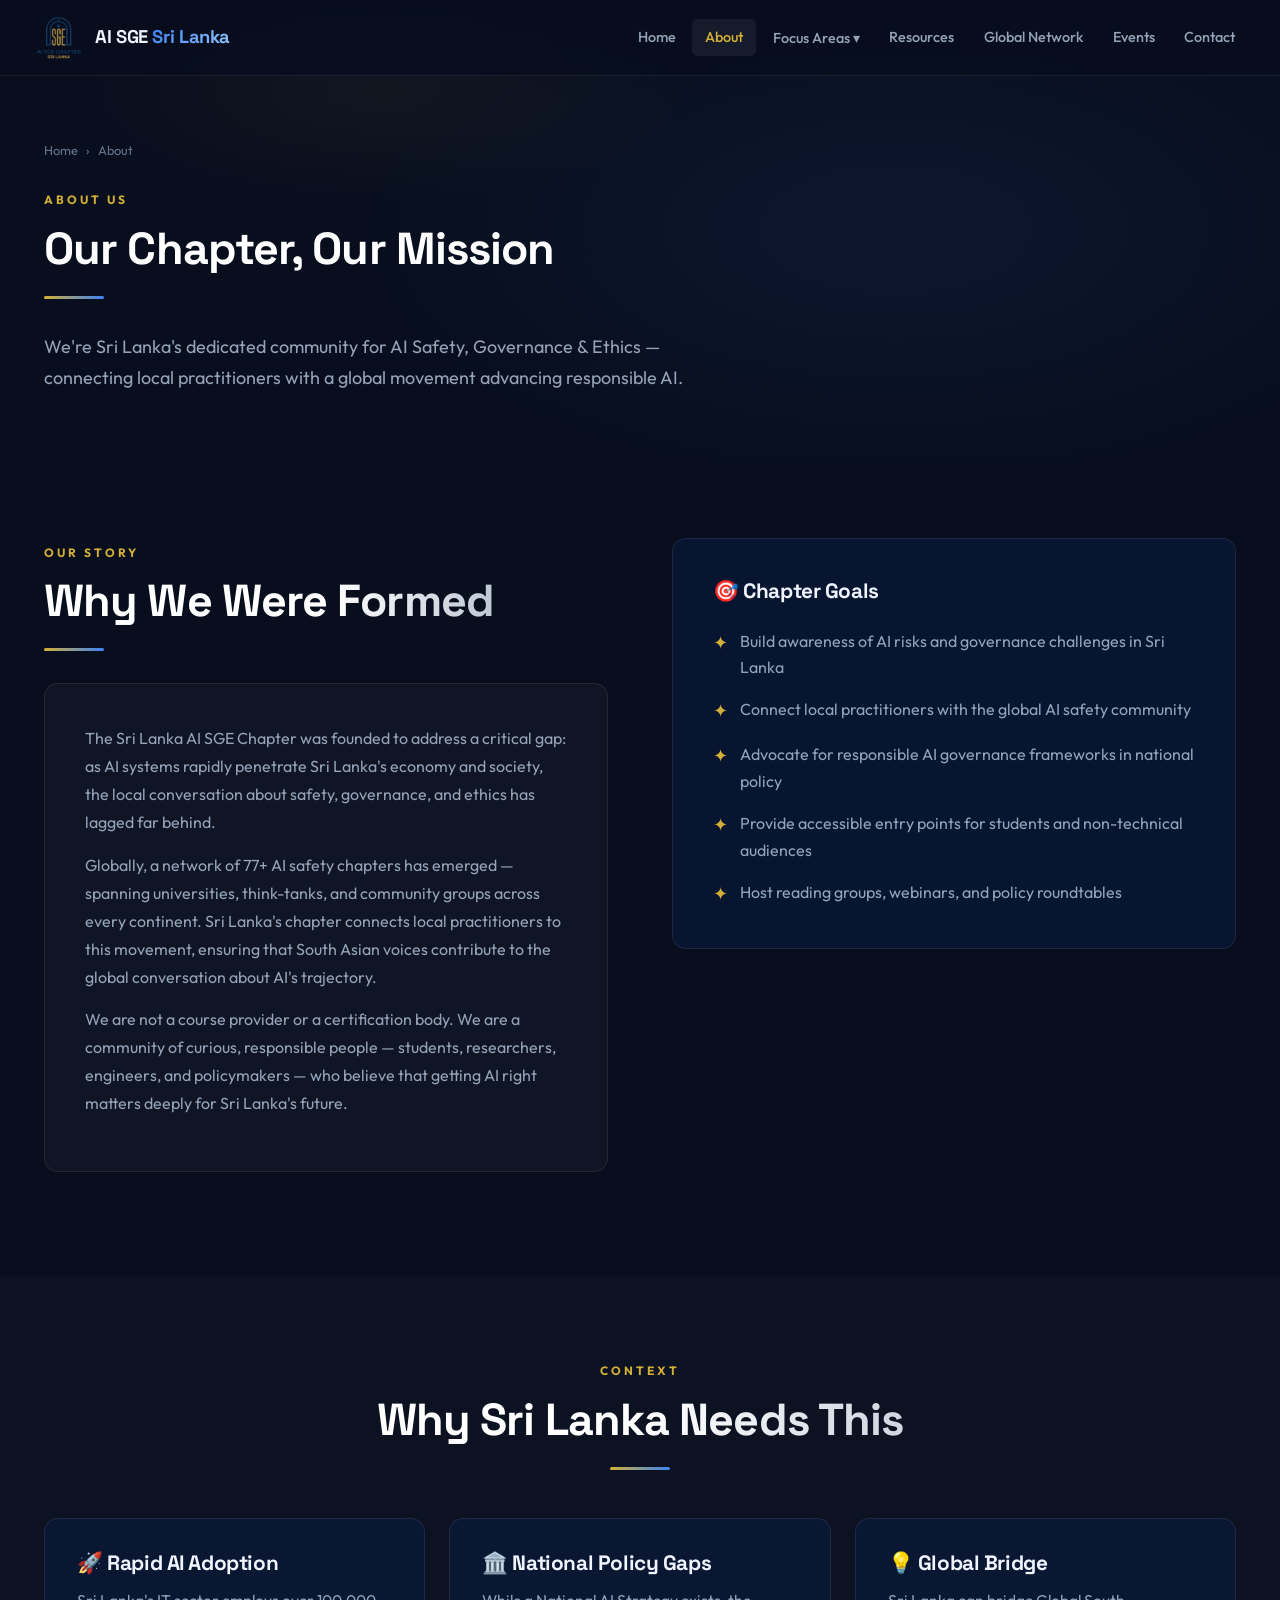
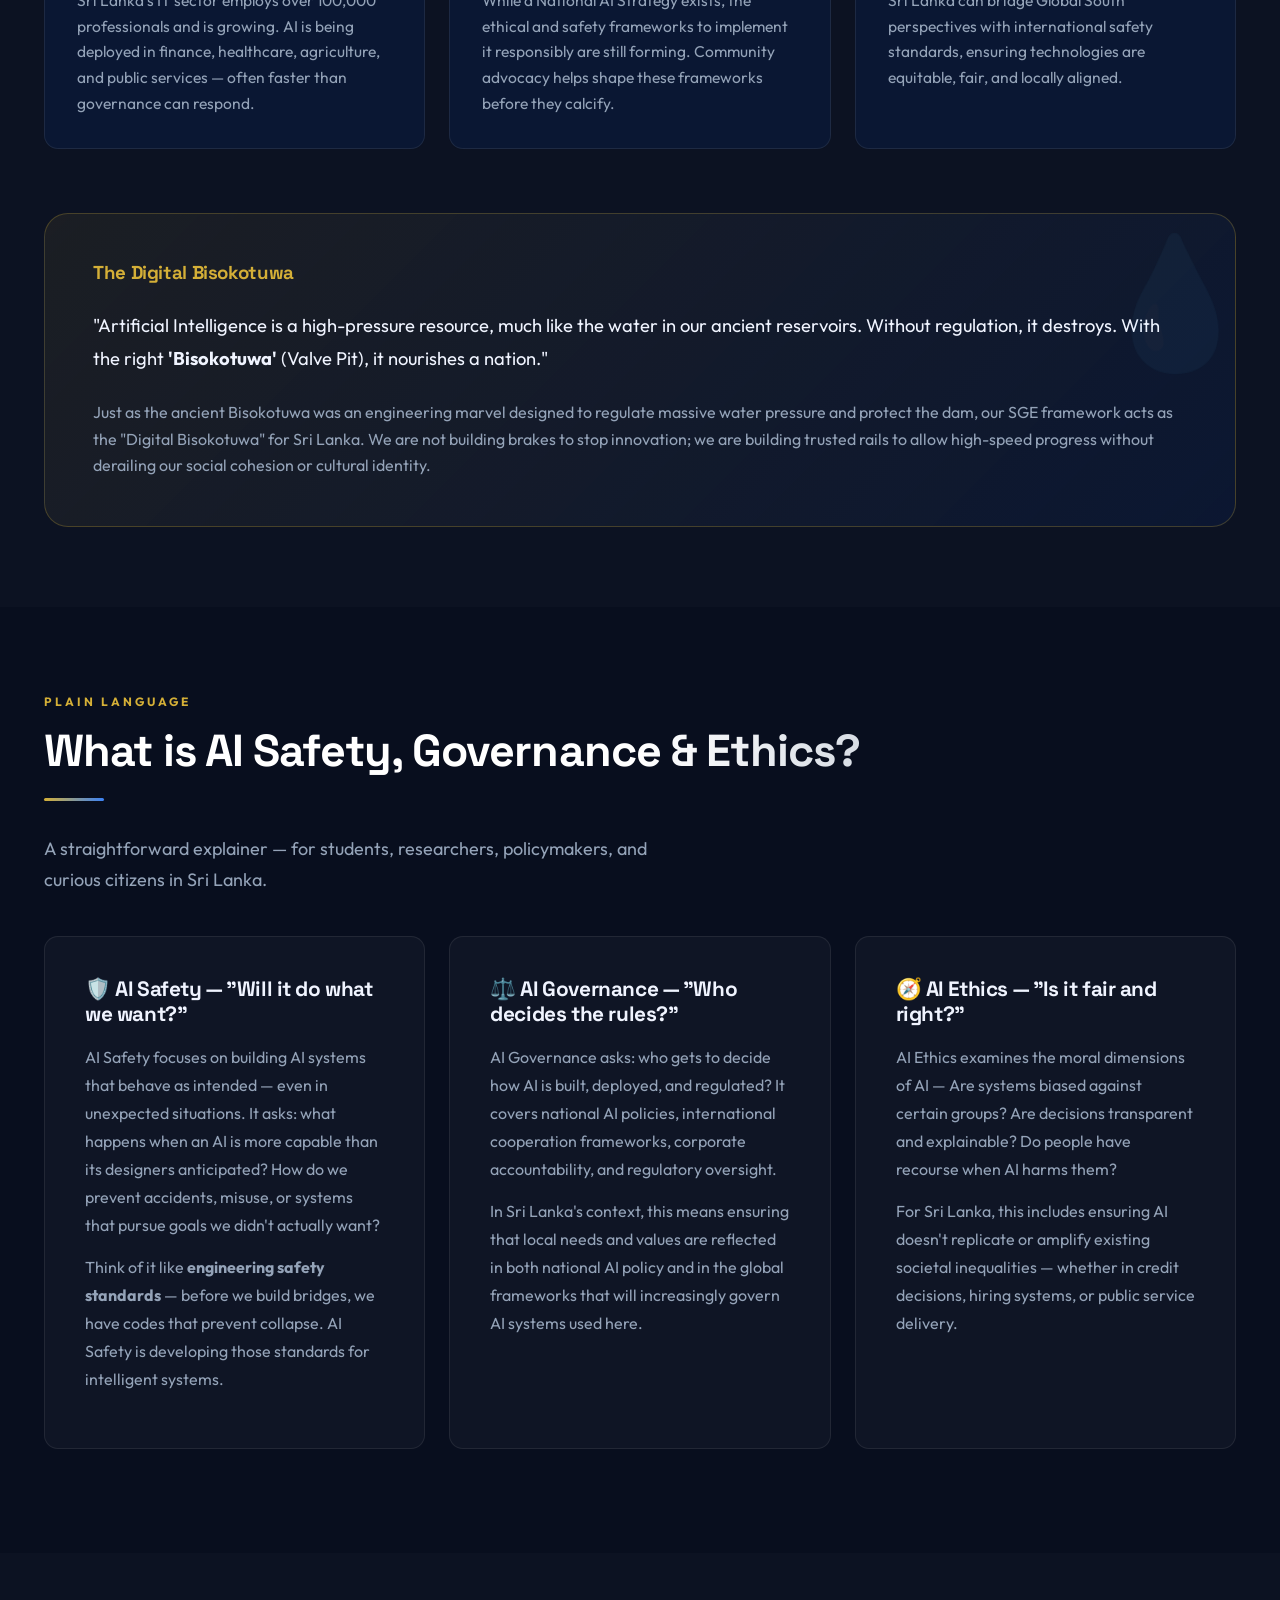
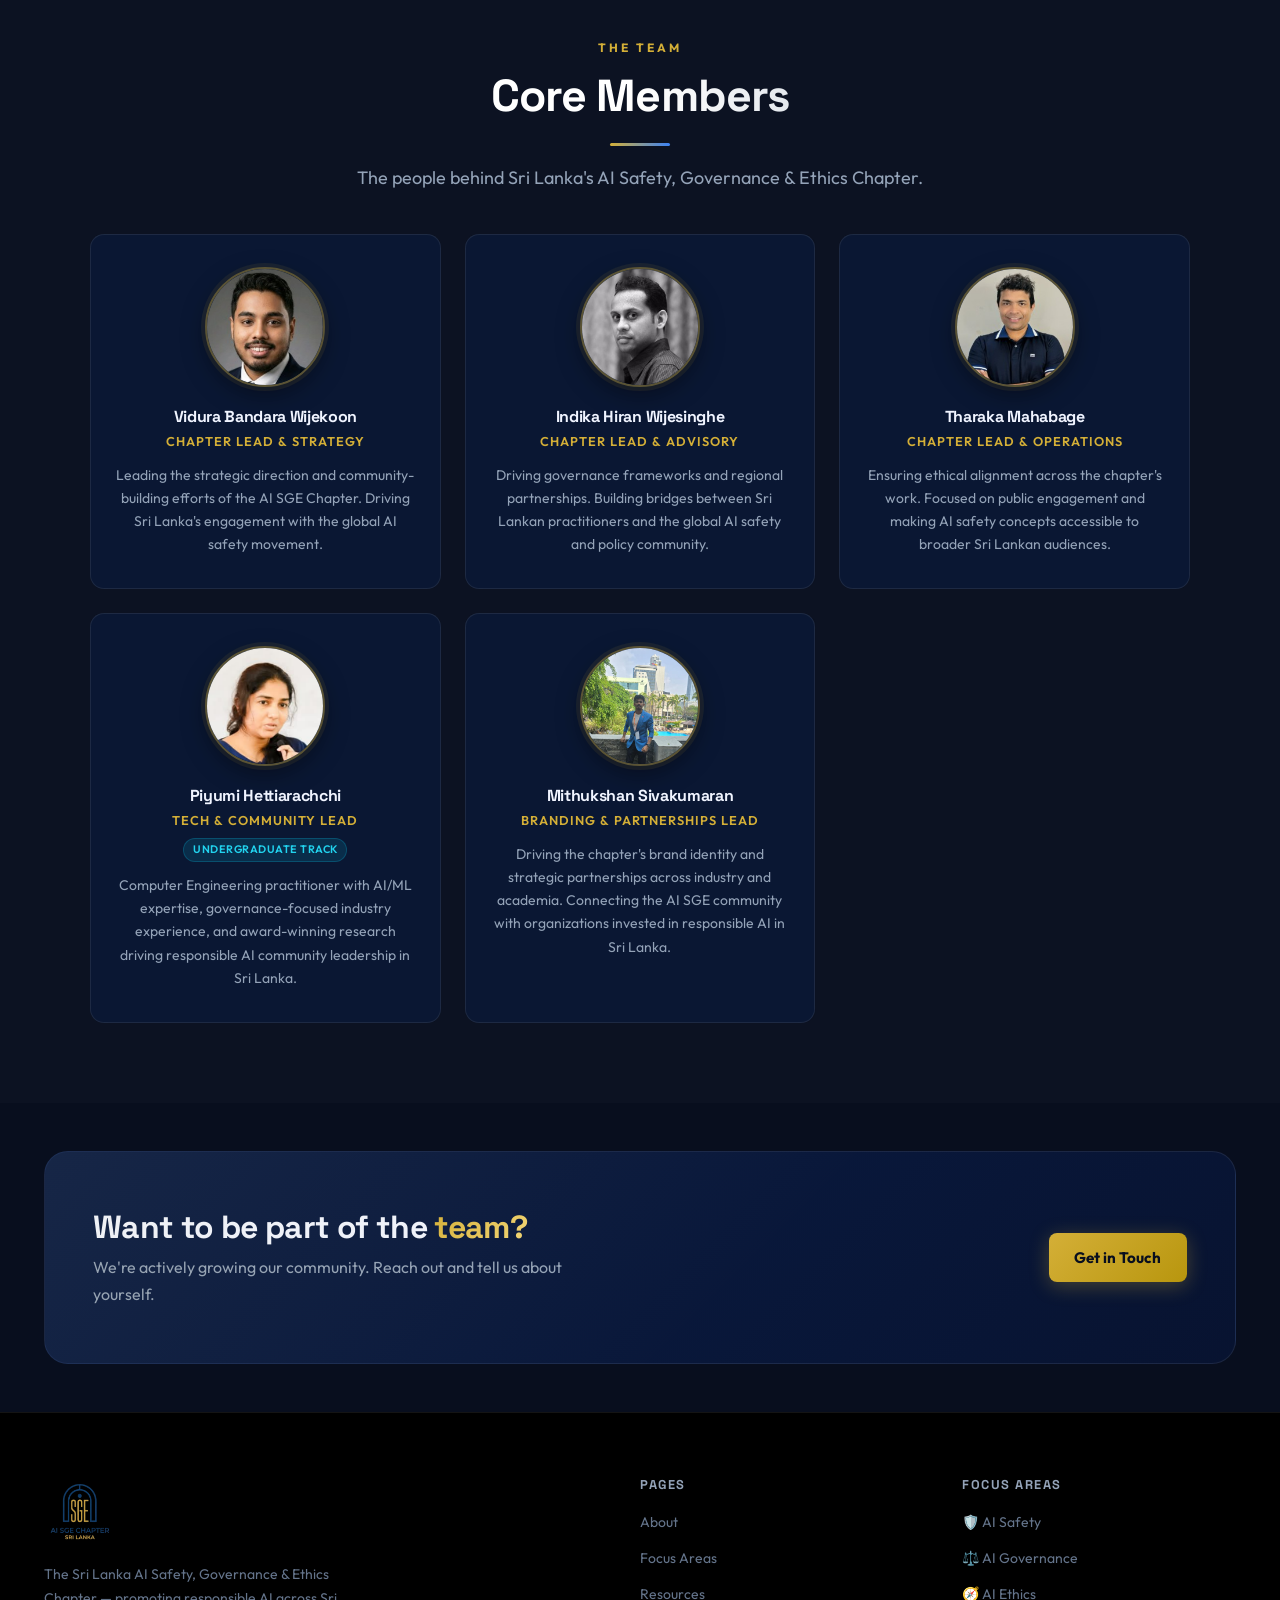
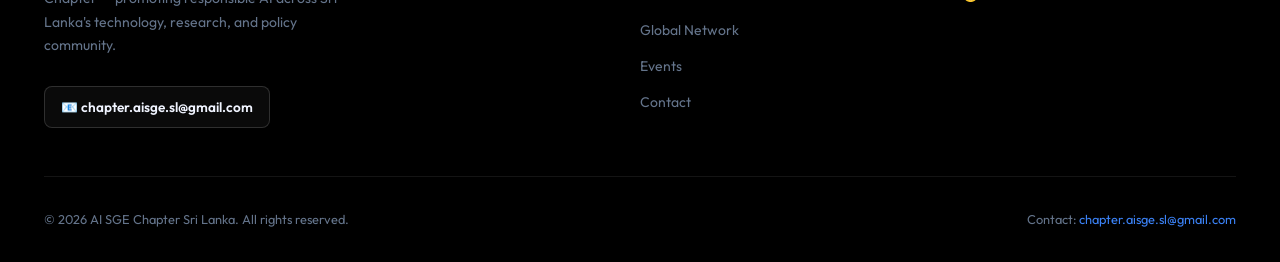
==== about.html @ f118d2db "Update Piyumi Hettiarachchi bio to user-specified text" ====
<!DOCTYPE html>
<html lang="en">

<head>
    <meta charset="UTF-8">
    <meta name="viewport" content="width=device-width, initial-scale=1.0">
    <title>About — AI SGE Sri Lanka</title>
    <meta name="description"
        content="Learn about the Sri Lanka AI Safety, Governance & Ethics Chapter — our story, values, local context, and core team.">
    <link rel="stylesheet" href="styles.css">
</head>

<body>

    <nav class="navbar" id="navbar">
        <div class="logo">
            <img src="logo.png" alt="AI SGE Logo" class="logo-img">
            <span>AI SGE <span class="text-gradient">Sri Lanka</span></span>
        </div>
        <div class="nav-links">
            <a href="index.html">Home</a>
            <a href="about.html" class="active">About</a>
            <div class="dropdown">
                <a href="focus-areas.html">Focus Areas ▾</a>
                <div class="dropdown-menu">
                    <a href="safety.html">🛡️ AI Safety</a>
                    <a href="governance.html">⚖️ AI Governance</a>
                    <a href="ethics.html">🧭 AI Ethics</a>
                </div>
            </div>
            <a href="resources.html">Resources</a>
            <a href="global-network.html">Global Network</a>
            <a href="events.html">Events</a>
            <a href="contact.html">Contact</a>
        </div>
        <button class="hamburger" id="hamburger" aria-label="Toggle mobile menu">
            <span></span><span></span><span></span>
        </button>
    </nav>
    <div class="mobile-menu" id="mobileMenu">
        <a href="index.html">Home</a>
        <a href="about.html" class="active">About</a>
        <div class="mobile-section-label">Focus Areas</div>
        <a href="focus-areas.html">Focus Areas Overview</a>
        <a href="safety.html">🛡️ AI Safety</a>
        <a href="governance.html">⚖️ AI Governance</a>
        <a href="ethics.html">🧭 AI Ethics</a>
        <a href="resources.html">Resources</a>
        <a href="global-network.html">Global Network</a>
        <a href="events.html">Events</a>
        <a href="contact.html">Contact</a>
    </div>

    <!-- Page Hero -->
    <section class="page-hero">
        <div class="container">
            <div class="breadcrumb">
                <a href="index.html">Home</a>
                <span>›</span>
                <span>About</span>
            </div>
            <span class="section-label">About Us</span>
            <h1 class="section-title">Our Chapter, Our Mission</h1>
            <div class="divider"></div>
            <p class="section-lead">We're Sri Lanka's dedicated community for AI Safety, Governance & Ethics —
                connecting local practitioners with a global movement advancing responsible AI.</p>
        </div>
    </section>

    <!-- Chapter Story -->
    <section class="section">
        <div class="container">
            <div style="display: grid; grid-template-columns: 1fr 1fr; gap: 4rem; align-items: start;"
                class="responsive-2col">
                <div class="reveal">
                    <span class="section-label">Our Story</span>
                    <h2 class="section-title">Why We Were Formed</h2>
                    <div class="divider"></div>
                    <div class="prose-section">
                        <p>The Sri Lanka AI SGE Chapter was founded to address a critical gap: as AI systems rapidly
                            penetrate Sri Lanka's economy and society, the local conversation about safety, governance,
                            and ethics has lagged far behind.</p>
                        <p>Globally, a network of 77+ AI safety chapters has emerged — spanning universities,
                            think-tanks, and community groups across every continent. Sri Lanka's chapter connects local
                            practitioners to this movement, ensuring that South Asian voices contribute to the global
                            conversation about AI's trajectory.</p>
                        <p>We are not a course provider or a certification body. We are a community of curious,
                            responsible people — students, researchers, engineers, and policymakers — who believe that
                            getting AI right matters deeply for Sri Lanka's future.</p>
                    </div>
                </div>
                <div class="reveal reveal-delay-2">
                    <div class="glass-card" style="padding: 2.5rem;">
                        <h3 style="margin-bottom: 1.5rem;">🎯 Chapter Goals</h3>
                        <ul style="display: flex; flex-direction: column; gap: 1rem; list-style: none; padding: 0;">
                            <li style="display: flex; gap: 0.75rem; align-items: flex-start;">
                                <span style="color: var(--gold); font-size: 1.1rem; flex-shrink: 0;">✦</span>
                                <span style="color: var(--text-muted);">Build awareness of AI risks and governance
                                    challenges in Sri Lanka</span>
                            </li>
                            <li style="display: flex; gap: 0.75rem; align-items: flex-start;">
                                <span style="color: var(--gold); font-size: 1.1rem; flex-shrink: 0;">✦</span>
                                <span style="color: var(--text-muted);">Connect local practitioners with the global AI
                                    safety community</span>
                            </li>
                            <li style="display: flex; gap: 0.75rem; align-items: flex-start;">
                                <span style="color: var(--gold); font-size: 1.1rem; flex-shrink: 0;">✦</span>
                                <span style="color: var(--text-muted);">Advocate for responsible AI governance
                                    frameworks in national policy</span>
                            </li>
                            <li style="display: flex; gap: 0.75rem; align-items: flex-start;">
                                <span style="color: var(--gold); font-size: 1.1rem; flex-shrink: 0;">✦</span>
                                <span style="color: var(--text-muted);">Provide accessible entry points for students and
                                    non-technical audiences</span>
                            </li>
                            <li style="display: flex; gap: 0.75rem; align-items: flex-start;">
                                <span style="color: var(--gold); font-size: 1.1rem; flex-shrink: 0;">✦</span>
                                <span style="color: var(--text-muted);">Host reading groups, webinars, and policy
                                    roundtables</span>
                            </li>
                        </ul>
                    </div>
                </div>
            </div>
        </div>
    </section>

    <!-- Why Sri Lanka Needs This -->
    <section class="section bg-alt">
        <div class="container">
            <div class="reveal" style="text-align: center; margin-bottom: 3rem;">
                <span class="section-label">Context</span>
                <h2 class="section-title">Why Sri Lanka Needs This</h2>
                <div class="divider" style="margin: 1rem auto 0;"></div>
            </div>
            <div class="card-grid">
                <div class="glass-card reveal reveal-delay-1">
                    <h3>🚀 Rapid AI Adoption</h3>
                    <p>Sri Lanka's IT sector employs over 100,000 professionals and is growing. AI is being deployed in
                        finance, healthcare, agriculture, and public services — often faster than governance can
                        respond.</p>
                </div>
                <div class="glass-card reveal reveal-delay-2">
                    <h3>🏛️ National Policy Gaps</h3>
                    <p>While a National AI Strategy exists, the ethical and safety frameworks to implement it
                        responsibly are still forming. Community advocacy helps shape these frameworks before they
                        calcify.</p>
                </div>
                <div class="glass-card reveal reveal-delay-3">
                    <h3>💡 Global Bridge</h3>
                    <p>Sri Lanka can bridge Global South perspectives with international safety standards, ensuring
                        technologies are equitable, fair, and locally aligned.</p>
                </div>
            </div>

            <div class="reveal"
                style="margin-top: 4rem; padding: 3rem; background: linear-gradient(135deg, rgba(212,175,55,0.08) 0%, rgba(11,31,74,0.4) 100%); border: 1px solid rgba(212,175,55,0.25); border-radius: var(--radius-lg); position: relative; overflow: hidden;">
                <div
                    style="position: absolute; top: -20px; right: -20px; font-size: 8rem; opacity: 0.05; pointer-events: none;">
                    💧</div>
                <h3 style="color: var(--gold); margin-bottom: 1.5rem;">The Digital Bisokotuwa</h3>
                <p style="font-size: 1.15rem; line-height: 1.8; color: var(--text-main);">
                    "Artificial Intelligence is a high-pressure resource, much like the water in our ancient reservoirs.
                    Without regulation, it destroys. With the right <strong>'Bisokotuwa'</strong> (Valve Pit), it
                    nourishes a nation."
                </p>
                <p style="margin-top: 1.5rem; color: var(--text-muted);">
                    Just as the ancient Bisokotuwa was an engineering marvel designed to regulate massive water pressure
                    and protect the dam, our SGE framework acts as the "Digital Bisokotuwa" for Sri Lanka. We are not
                    building brakes to stop innovation; we are building trusted rails to allow high-speed progress
                    without derailing our social cohesion or cultural identity.
                </p>
            </div>
        </div>
    </section>

    <!-- Local Context Explainer -->
    <section class="section">
        <div class="container">
            <div class="reveal">
                <span class="section-label">Plain Language</span>
                <h2 class="section-title">What is AI Safety, Governance & Ethics?</h2>
                <div class="divider"></div>
                <p class="section-lead">A straightforward explainer — for students, researchers, policymakers, and
                    curious citizens in Sri Lanka.</p>
            </div>
            <div
                style="display: grid; grid-template-columns: repeat(auto-fit, minmax(280px, 1fr)); gap: 1.5rem; margin-top: 2.5rem;">
                <div class="prose-section reveal reveal-delay-1">
                    <h3>🛡️ AI Safety — "Will it do what we want?"</h3>
                    <p>AI Safety focuses on building AI systems that behave as intended — even in unexpected situations.
                        It asks: what happens when an AI is more capable than its designers anticipated? How do we
                        prevent accidents, misuse, or systems that pursue goals we didn't actually want?</p>
                    <p>Think of it like <strong>engineering safety standards</strong> — before we build bridges, we have
                        codes that prevent collapse. AI Safety is developing those standards for intelligent systems.
                    </p>
                </div>
                <div class="prose-section reveal reveal-delay-2">
                    <h3>⚖️ AI Governance — "Who decides the rules?"</h3>
                    <p>AI Governance asks: who gets to decide how AI is built, deployed, and regulated? It covers
                        national AI policies, international cooperation frameworks, corporate accountability, and
                        regulatory oversight.</p>
                    <p>In Sri Lanka's context, this means ensuring that local needs and values are reflected in both
                        national AI policy and in the global frameworks that will increasingly govern AI systems used
                        here.</p>
                </div>
                <div class="prose-section reveal reveal-delay-3">
                    <h3>🧭 AI Ethics — "Is it fair and right?"</h3>
                    <p>AI Ethics examines the moral dimensions of AI — Are systems biased against certain groups? Are
                        decisions transparent and explainable? Do people have recourse when AI harms them?</p>
                    <p>For Sri Lanka, this includes ensuring AI doesn't replicate or amplify existing societal
                        inequalities — whether in credit decisions, hiring systems, or public service delivery.</p>
                </div>
            </div>
        </div>
    </section>

    <!-- Team Section -->
    <section class="section bg-alt">
        <div class="container">
            <div class="reveal" style="text-align: center; margin-bottom: 0.5rem;">
                <span class="section-label">The Team</span>
                <h2 class="section-title">Core Members</h2>
                <div class="divider" style="margin: 1rem auto 0;"></div>
                <p class="section-lead" style="margin: 1rem auto 0; text-align: center;">The people behind Sri Lanka's
                    AI Safety, Governance &amp; Ethics Chapter.</p>
            </div>
            <div class="team-grid"
                style="grid-template-columns: repeat(auto-fill, minmax(260px, 1fr)); max-width: 1100px; margin: 2.5rem auto 0;">

                <!-- Vidura -->
                <div class="member-card reveal reveal-delay-1">
                    <div class="member-photo-wrap">
                        <img src="team_vidura.png" alt="Vidura Bandara Wijekoon" class="member-photo">
                    </div>
                    <h3>Vidura Bandara Wijekoon</h3>
                    <p class="role">Chapter Lead &amp; Strategy</p>
                    <p class="member-bio">Leading the strategic direction and community-building efforts of the AI SGE
                        Chapter. Driving Sri Lanka's engagement with the global AI safety movement.</p>
                </div>

                <!-- Hiran -->
                <div class="member-card reveal reveal-delay-2">
                    <div class="member-photo-wrap">
                        <img src="team_hiran.png" alt="Indika Hiran Wijesinghe" class="member-photo">
                    </div>
                    <h3>Indika Hiran Wijesinghe</h3>
                    <p class="role">Chapter Lead &amp; Advisory</p>
                    <p class="member-bio">Driving governance frameworks and regional partnerships. Building bridges
                        between Sri Lankan practitioners and the global AI safety and policy community.</p>
                </div>

                <!-- Tharaka -->
                <div class="member-card reveal reveal-delay-3">
                    <div class="member-photo-wrap">
                        <img src="team_tharaka.png" alt="Tharaka Mahabage" class="member-photo">
                    </div>
                    <h3>Tharaka Mahabage</h3>
                    <p class="role">Chapter Lead &amp; Operations</p>
                    <p class="member-bio">Ensuring ethical alignment across the chapter's work. Focused on public
                        engagement and making AI safety concepts accessible to broader Sri Lankan audiences.</p>
                </div>

                <!-- Piyumi -->
                <div class="member-card reveal reveal-delay-1">
                    <div class="member-photo-wrap">
                        <img src="team_piyumi.png" alt="Piyumi Hettiarachchi" class="member-photo">
                    </div>
                    <h3>Piyumi Hettiarachchi</h3>
                    <p class="role">Tech &amp; Community Lead <span class="role-tag">Undergraduate Track</span></p>
                    <p class="member-bio">Computer Engineering practitioner with AI/ML expertise, governance-focused
                        industry experience, and award-winning research driving responsible AI community leadership in
                        Sri Lanka.</p>
                </div>

                <!-- Mithukshan -->
                <div class="member-card reveal reveal-delay-2">
                    <div class="member-photo-wrap">
                        <img src="team_mithukshan.png" alt="Mithukshan Sivakumaran" class="member-photo">
                    </div>
                    <h3>Mithukshan Sivakumaran</h3>
                    <p class="role">Branding &amp; Partnerships Lead</p>
                    <p class="member-bio">Driving the chapter's brand identity and strategic partnerships across
                        industry and academia. Connecting the AI SGE community with organizations invested in
                        responsible AI in Sri Lanka.</p>
                </div>

            </div>
        </div>
    </section>

    <!-- Join CTA -->
    <section class="section-sm">
        <div class="container">
            <div class="cta-banner reveal">
                <div>
                    <h2>Want to be part of the <span class="text-gold">team?</span></h2>
                    <p>We're actively growing our community. Reach out and tell us about yourself.</p>
                </div>
                <a href="contact.html" class="btn btn-gold">Get in Touch</a>
            </div>
        </div>
    </section>

    <footer>
        <div class="container">
            <div class="footer-grid">
                <div class="footer-brand">
                    <img src="logo.png" alt="AI SGE Logo" class="footer-logo">
                    <p>The Sri Lanka AI Safety, Governance & Ethics Chapter — promoting responsible AI across Sri
                        Lanka's technology, research, and policy community.</p>
                    <a href="mailto:chapter.aisge.sl@gmail.com" class="btn btn-outline"
                        style="font-size: 0.85rem; padding: 0.55rem 1rem; margin-top: 0.5rem;">📧
                        chapter.aisge.sl@gmail.com</a>
                </div>
                <div class="footer-col">
                    <h4>Pages</h4>
                    <ul>
                        <li><a href="about.html">About</a></li>
                        <li><a href="focus-areas.html">Focus Areas</a></li>
                        <li><a href="resources.html">Resources</a></li>
                        <li><a href="global-network.html">Global Network</a></li>
                        <li><a href="events.html">Events</a></li>
                        <li><a href="contact.html">Contact</a></li>
                    </ul>
                </div>
                <div class="footer-col">
                    <h4>Focus Areas</h4>
                    <ul>
                        <li><a href="safety.html">🛡️ AI Safety</a></li>
                        <li><a href="governance.html">⚖️ AI Governance</a></li>
                        <li><a href="ethics.html">🧭 AI Ethics</a></li>
                    </ul>
                </div>
            </div>
            <div class="footer-bottom">
                <span>© 2026 AI SGE Chapter Sri Lanka. All rights reserved.</span>
                <span>Contact: <a href="mailto:chapter.aisge.sl@gmail.com"
                        style="color: var(--primary);">chapter.aisge.sl@gmail.com</a></span>
            </div>
        </div>
    </footer>
    <script src="main.js"></script>
</body>

</html>
---- styles.css ----
@import url('https://fonts.googleapis.com/css2?family=Outfit:wght@300;400;500;600;700&family=Space+Grotesk:wght@300;400;500;600;700&display=swap');

/* =====================================================
   DESIGN TOKENS
   ===================================================== */
:root {
    --navy: #0B1F4A;
    --navy-light: #0f2860;
    --bg-dark: #080e1e;
    --bg-mid: #0d1629;
    --bg-card: rgba(11, 31, 74, 0.45);
    --bg-card-alt: rgba(255, 255, 255, 0.03);

    --primary: #3b82f6;
    /* Electric Blue */
    --gold: #D4AF37;
    /* Authority Gold */
    --teal: #0891B2;
    /* Trust Teal */
    --accent: #f59e0b;
    /* Amber */
    --success: #10b981;

    --text-main: #f0f4ff;
    --text-muted: #94a3b8;
    --text-dim: #64748b;

    --glass-border: 1px solid rgba(255, 255, 255, 0.08);
    --glass-border-h: 1px solid rgba(59, 130, 246, 0.35);
    --nav-height: 76px;

    --radius-sm: 8px;
    --radius-md: 14px;
    --radius-lg: 24px;

    --shadow-card: 0 8px 32px rgba(0, 0, 0, 0.4);
    --shadow-glow: 0 0 40px rgba(59, 130, 246, 0.18);
    --shadow-gold: 0 0 30px rgba(212, 175, 55, 0.2);
    --transition: all 0.3s cubic-bezier(0.4, 0, 0.2, 1);
}

/* =====================================================
   RESET & BASE
   ===================================================== */
*,
*::before,
*::after {
    margin: 0;
    padding: 0;
    box-sizing: border-box;
}

html {
    scroll-behavior: smooth;
}

body {
    background-color: var(--bg-dark);
    color: var(--text-main);
    font-family: 'Outfit', sans-serif;
    line-height: 1.65;
    overflow-x: hidden;
}

h1,
h2,
h3,
h4,
h5,
h6 {
    font-family: 'Space Grotesk', sans-serif;
    line-height: 1.2;
    letter-spacing: -0.02em;
}

a {
    text-decoration: none;
    color: inherit;
    transition: var(--transition);
}

ul {
    list-style: none;
}

img {
    max-width: 100%;
    display: block;
}

/* =====================================================
   UTILITIES
   ===================================================== */
.container {
    max-width: 1240px;
    margin: 0 auto;
    padding: 0 1.5rem;
}

.section {
    padding: 5rem 0;
}

.section-sm {
    padding: 3rem 0;
}

.bg-alt {
    background: rgba(255, 255, 255, 0.015);
}

.bg-navy {
    background: var(--navy);
}

.text-gradient {
    background: linear-gradient(135deg, var(--primary) 0%, #93c5fd 100%);
    -webkit-background-clip: text;
    -webkit-text-fill-color: transparent;
    background-clip: text;
}

.text-gold {
    background: linear-gradient(135deg, var(--gold) 0%, #f5d97b 100%);
    -webkit-background-clip: text;
    -webkit-text-fill-color: transparent;
    background-clip: text;
}

.text-teal {
    background: linear-gradient(135deg, var(--teal) 0%, #22d3ee 100%);
    -webkit-background-clip: text;
    -webkit-text-fill-color: transparent;
    background-clip: text;
}

.section-label {
    display: inline-block;
    font-size: 0.75rem;
    font-weight: 700;
    text-transform: uppercase;
    letter-spacing: 3px;
    color: var(--gold);
    margin-bottom: 0.75rem;
}

.section-title {
    font-size: clamp(1.8rem, 4vw, 2.8rem);
    margin-bottom: 1.25rem;
    background: linear-gradient(to right, #fff 50%, #94a3b8);
    -webkit-background-clip: text;
    -webkit-text-fill-color: transparent;
    background-clip: text;
}

.section-lead {
    font-size: 1.125rem;
    color: var(--text-muted);
    max-width: 640px;
    line-height: 1.75;
}

.divider {
    width: 60px;
    height: 3px;
    background: linear-gradient(90deg, var(--gold), var(--primary));
    border-radius: 2px;
    margin: 1rem 0 2rem;
}

/* =====================================================
   BUTTONS
   ===================================================== */
.btn {
    display: inline-flex;
    align-items: center;
    gap: 0.5rem;
    padding: 0.75rem 1.6rem;
    border-radius: var(--radius-sm);
    font-weight: 600;
    font-size: 0.95rem;
    cursor: pointer;
    border: none;
    transition: var(--transition);
    font-family: 'Outfit', sans-serif;
    white-space: nowrap;
}

.btn-primary {
    background: linear-gradient(135deg, var(--primary) 0%, #1d4ed8 100%);
    color: white;
    box-shadow: 0 4px 20px rgba(59, 130, 246, 0.35);
}

.btn-primary:hover {
    transform: translateY(-2px);
    box-shadow: 0 8px 30px rgba(59, 130, 246, 0.55);
}

.btn-gold {
    background: linear-gradient(135deg, var(--gold) 0%, #b8960e 100%);
    color: #080e1e;
    font-weight: 700;
    box-shadow: 0 4px 20px rgba(212, 175, 55, 0.3);
}

.btn-gold:hover {
    transform: translateY(-2px);
    box-shadow: 0 8px 30px rgba(212, 175, 55, 0.5);
}

.btn-outline {
    border: 1px solid rgba(255, 255, 255, 0.15);
    background: rgba(255, 255, 255, 0.04);
    color: var(--text-main);
}

.btn-outline:hover {
    background: rgba(255, 255, 255, 0.1);
    border-color: rgba(255, 255, 255, 0.35);
    transform: translateY(-2px);
}

.btn-teal {
    background: linear-gradient(135deg, var(--teal) 0%, #0e7490 100%);
    color: white;
    box-shadow: 0 4px 20px rgba(8, 145, 178, 0.35);
}

.btn-teal:hover {
    transform: translateY(-2px);
    box-shadow: 0 8px 30px rgba(8, 145, 178, 0.55);
}

/* =====================================================
   NAVBAR
   ===================================================== */
.navbar {
    height: var(--nav-height);
    display: flex;
    align-items: center;
    justify-content: space-between;
    position: fixed;
    top: 0;
    width: 100%;
    z-index: 1000;
    backdrop-filter: blur(16px);
    -webkit-backdrop-filter: blur(16px);
    background: rgba(8, 14, 30, 0.82);
    border-bottom: var(--glass-border);
    padding: 0 2rem;
    transition: background 0.3s ease, box-shadow 0.3s ease;
}

.navbar.scrolled {
    background: rgba(8, 14, 30, 0.97);
    box-shadow: 0 4px 30px rgba(0, 0, 0, 0.5);
}

.logo {
    font-size: 1.15rem;
    font-weight: 700;
    font-family: 'Space Grotesk', sans-serif;
    letter-spacing: -0.02em;
    display: flex;
    align-items: center;
    gap: 10px;
    flex-shrink: 0;
}

.logo-img {
    height: 52px;
    width: auto;
}

.footer-logo {
    height: 70px;
    margin-bottom: 1rem;
}

.nav-links {
    display: flex;
    align-items: center;
    gap: 0.25rem;
}

.nav-links a {
    color: var(--text-muted);
    font-weight: 500;
    font-size: 0.9rem;
    padding: 0.4rem 0.8rem;
    border-radius: 6px;
    position: relative;
}

.nav-links a:hover,
.nav-links a.active {
    color: var(--text-main);
    background: rgba(255, 255, 255, 0.06);
}

.nav-links a.active {
    color: var(--gold);
}

.nav-links .dropdown {
    position: relative;
}

.nav-links .dropdown-menu {
    display: none;
    position: absolute;
    top: calc(100% + 0.5rem);
    left: 0;
    background: rgba(8, 14, 30, 0.97);
    border: var(--glass-border);
    border-radius: var(--radius-sm);
    min-width: 200px;
    padding: 0.5rem;
    backdrop-filter: blur(16px);
    box-shadow: var(--shadow-card);
    z-index: 100;
}

.nav-links .dropdown:hover .dropdown-menu {
    display: block;
}

.nav-links .dropdown-menu a {
    display: block;
    padding: 0.55rem 1rem;
    border-radius: 6px;
    font-size: 0.875rem;
}

/* Hamburger */
.hamburger {
    display: none;
    flex-direction: column;
    gap: 5px;
    cursor: pointer;
    background: none;
    border: none;
    padding: 6px;
    z-index: 1100;
}

.hamburger span {
    display: block;
    width: 24px;
    height: 2px;
    background: var(--text-main);
    border-radius: 2px;
    transition: var(--transition);
}

.hamburger.open span:nth-child(1) {
    transform: rotate(45deg) translate(5px, 5px);
}

.hamburger.open span:nth-child(2) {
    opacity: 0;
}

.hamburger.open span:nth-child(3) {
    transform: rotate(-45deg) translate(5px, -5px);
}

.mobile-menu {
    display: none;
    position: fixed;
    inset: var(--nav-height) 0 0 0;
    background: rgba(8, 14, 30, 0.98);
    backdrop-filter: blur(20px);
    z-index: 999;
    padding: 2rem 1.5rem;
    flex-direction: column;
    gap: 0.5rem;
    border-top: var(--glass-border);
    overflow-y: auto;
}

.mobile-menu.open {
    display: flex;
}

.mobile-menu a {
    font-size: 1.1rem;
    font-weight: 500;
    color: var(--text-muted);
    padding: 0.85rem 1rem;
    border-radius: var(--radius-sm);
    border-bottom: var(--glass-border);
}

.mobile-menu a:hover,
.mobile-menu a.active {
    color: var(--text-main);
    background: rgba(255, 255, 255, 0.06);
}

.mobile-menu a.active {
    color: var(--gold);
}

.mobile-section-label {
    font-size: 0.7rem;
    text-transform: uppercase;
    letter-spacing: 2px;
    color: var(--text-dim);
    padding: 1rem 1rem 0.25rem;
    font-weight: 600;
}

/* =====================================================
   HERO
   ===================================================== */
.hero {
    min-height: 100vh;
    display: flex;
    align-items: center;
    position: relative;
    padding-top: var(--nav-height);
    background: var(--bg-dark);
    overflow: hidden;
}

.hero-bg {
    position: absolute;
    inset: 0;
    background:
        radial-gradient(ellipse 80% 60% at 60% 40%, rgba(59, 130, 246, 0.1) 0%, transparent 70%),
        radial-gradient(ellipse 40% 40% at 80% 70%, rgba(212, 175, 55, 0.07) 0%, transparent 60%),
        radial-gradient(ellipse 50% 60% at 20% 80%, rgba(8, 145, 178, 0.06) 0%, transparent 60%);
    pointer-events: none;
}

.hero-grid {
    display: grid;
    grid-template-columns: 1fr 1fr;
    align-items: center;
    gap: 4rem;
    position: relative;
    z-index: 2;
    padding: 4rem 0;
}

.hero-badge {
    display: inline-flex;
    align-items: center;
    gap: 0.5rem;
    background: rgba(212, 175, 55, 0.1);
    border: 1px solid rgba(212, 175, 55, 0.3);
    color: var(--gold);
    font-size: 0.8rem;
    font-weight: 600;
    letter-spacing: 1.5px;
    text-transform: uppercase;
    padding: 0.4rem 1rem;
    border-radius: 100px;
    margin-bottom: 1.5rem;
    width: fit-content;
}

.hero h1 {
    font-size: clamp(2.2rem, 5vw, 3.6rem);
    margin-bottom: 1.5rem;
    line-height: 1.1;
}

.hero p {
    font-size: 1.15rem;
    color: var(--text-muted);
    margin-bottom: 2.5rem;
    max-width: 500px;
    line-height: 1.7;
}

.hero-ctas {
    display: flex;
    gap: 1rem;
    flex-wrap: wrap;
}

.hero-visual {
    display: flex;
    align-items: center;
    justify-content: center;
    position: relative;
}

.hero-visual img {
    max-width: 100%;
    filter: drop-shadow(0 0 40px rgba(59, 130, 246, 0.25));
    animation: float 7s ease-in-out infinite;
}

.hero-stat-pills {
    position: absolute;
    display: flex;
    flex-direction: column;
    gap: 0.75rem;
    right: -1rem;
    top: 50%;
    transform: translateY(-50%);
}

.stat-pill {
    background: rgba(11, 31, 74, 0.8);
    border: var(--glass-border);
    backdrop-filter: blur(12px);
    border-radius: 100px;
    padding: 0.5rem 1.1rem;
    font-size: 0.8rem;
    font-weight: 600;
    color: var(--text-muted);
    white-space: nowrap;
    box-shadow: var(--shadow-card);
}

.stat-pill strong {
    color: var(--gold);
    margin-right: 0.3rem;
}

@keyframes float {

    0%,
    100% {
        transform: translateY(0);
    }

    50% {
        transform: translateY(-18px);
    }
}

/* =====================================================
   STATS BAR
   ===================================================== */
.stats-bar {
    background: linear-gradient(135deg, rgba(11, 31, 74, 0.9) 0%, rgba(8, 14, 30, 0.9) 100%);
    border-top: var(--glass-border);
    border-bottom: var(--glass-border);
    padding: 2.5rem 0;
    backdrop-filter: blur(10px);
}

.stats-grid {
    display: grid;
    grid-template-columns: repeat(3, 1fr);
    gap: 2rem;
    text-align: center;
}

.stat-item {
    position: relative;
}

.stat-item+.stat-item::before {
    content: '';
    position: absolute;
    left: 0;
    top: 10%;
    height: 80%;
    width: 1px;
    background: rgba(255, 255, 255, 0.08);
}

.stat-number {
    font-family: 'Space Grotesk', sans-serif;
    font-size: clamp(2.2rem, 5vw, 3.2rem);
    font-weight: 700;
    line-height: 1;
    margin-bottom: 0.4rem;
}

.stat-label {
    font-size: 0.85rem;
    color: var(--text-muted);
    letter-spacing: 0.5px;
}

/* =====================================================
   CARDS — GLASS & FOCUS
   ===================================================== */
.card-grid {
    display: grid;
    grid-template-columns: repeat(auto-fit, minmax(280px, 1fr));
    gap: 1.5rem;
}

.glass-card {
    background: var(--bg-card);
    border: var(--glass-border);
    backdrop-filter: blur(12px);
    padding: 2rem;
    border-radius: var(--radius-md);
    transition: var(--transition);
    position: relative;
    overflow: hidden;
}

.glass-card::before {
    content: '';
    position: absolute;
    top: 0;
    left: 0;
    right: 0;
    height: 2px;
    background: linear-gradient(90deg, transparent, rgba(59, 130, 246, 0.5), transparent);
    opacity: 0;
    transition: var(--transition);
}

.glass-card:hover {
    transform: translateY(-6px);
    border-color: rgba(59, 130, 246, 0.25);
    box-shadow: var(--shadow-glow);
}

.glass-card:hover::before {
    opacity: 1;
}

.glass-card h3 {
    font-size: 1.3rem;
    margin-bottom: 0.75rem;
    color: var(--text-main);
}

.glass-card p {
    color: var(--text-muted);
    font-size: 0.975rem;
}

/* Focus Area Cards */
.focus-card {
    background: var(--bg-card);
    border: var(--glass-border);
    border-radius: var(--radius-md);
    padding: 2.5rem 2rem;
    text-align: center;
    transition: var(--transition);
    cursor: pointer;
    text-decoration: none;
    display: block;
    position: relative;
    overflow: hidden;
}

.focus-card:hover {
    transform: translateY(-8px);
    box-shadow: var(--shadow-glow);
}

.focus-card .icon {
    font-size: 3rem;
    margin-bottom: 1.25rem;
    display: block;
    filter: drop-shadow(0 4px 12px rgba(59, 130, 246, 0.3));
}

.focus-card h3 {
    font-size: 1.35rem;
    margin-bottom: 0.75rem;
    color: var(--text-main);
}

.focus-card p {
    font-size: 0.9rem;
    color: var(--text-muted);
    line-height: 1.65;
}

.focus-card .arrow {
    display: inline-block;
    margin-top: 1.25rem;
    color: var(--primary);
    font-weight: 600;
    font-size: 0.875rem;
    letter-spacing: 0.5px;
}

/* Safety / Governance / Ethics color accents */
.focus-card.safety:hover {
    border-color: rgba(59, 130, 246, 0.4);
}

.focus-card.governance:hover {
    border-color: rgba(212, 175, 55, 0.4);
}

.focus-card.governance:hover {
    box-shadow: var(--shadow-gold);
}

.focus-card.ethics:hover {
    border-color: rgba(8, 145, 178, 0.4);
}

/* =====================================================
   MISSION STRIP
   ===================================================== */
.mission-strip {
    background: linear-gradient(135deg, rgba(11, 31, 74, 0.6) 0%, rgba(8, 14, 30, 0.6) 100%);
    border-top: var(--glass-border);
    border-bottom: var(--glass-border);
    padding: 4rem 0;
    position: relative;
    overflow: hidden;
}

.mission-strip::before {
    content: '';
    position: absolute;
    top: -80px;
    right: -80px;
    width: 300px;
    height: 300px;
    background: radial-gradient(circle, rgba(212, 175, 55, 0.06) 0%, transparent 70%);
    pointer-events: none;
}

.mission-text {
    font-size: clamp(1rem, 2vw, 1.2rem);
    color: var(--text-muted);
    max-width: 820px;
    line-height: 1.8;
}

.mission-text strong {
    color: var(--text-main);
}

/* =====================================================
   CTA BANNER
   ===================================================== */
.cta-banner {
    background: linear-gradient(135deg, rgba(11, 31, 74, 0.95) 0%, rgba(8, 20, 50, 0.95) 100%);
    border: var(--glass-border);
    border-radius: var(--radius-lg);
    padding: 3.5rem 3rem;
    display: flex;
    align-items: center;
    justify-content: space-between;
    gap: 2rem;
    flex-wrap: wrap;
    position: relative;
    overflow: hidden;
}

.cta-banner::before {
    content: '';
    position: absolute;
    inset: 0;
    background: linear-gradient(135deg, rgba(212, 175, 55, 0.06) 0%, transparent 60%);
    pointer-events: none;
}

.cta-banner h2 {
    font-size: clamp(1.4rem, 3vw, 2rem);
    margin-bottom: 0.5rem;
}

.cta-banner p {
    color: var(--text-muted);
    max-width: 480px;
}

/* =====================================================
   PAGE HERO (inner pages)
   ===================================================== */
.page-hero {
    padding: calc(var(--nav-height) + 4rem) 0 4rem;
    background: var(--bg-dark);
    position: relative;
    overflow: hidden;
}

.page-hero::before {
    content: '';
    position: absolute;
    inset: 0;
    background:
        radial-gradient(ellipse 60% 80% at 70% 50%, rgba(59, 130, 246, 0.08) 0%, transparent 70%),
        radial-gradient(ellipse 40% 40% at 30% 20%, rgba(212, 175, 55, 0.05) 0%, transparent 60%);
    pointer-events: none;
}

.page-hero .container {
    position: relative;
    z-index: 2;
}

.breadcrumb {
    display: flex;
    align-items: center;
    gap: 0.5rem;
    font-size: 0.8rem;
    color: var(--text-dim);
    margin-bottom: 1.5rem;
}

.breadcrumb a {
    color: var(--text-dim);
}

.breadcrumb a:hover {
    color: var(--text-main);
}

.breadcrumb span {
    color: var(--text-dim);
}

/* =====================================================
   TEAM / MEMBER CARDS
   ===================================================== */
.team-grid {
    display: grid;
    grid-template-columns: repeat(auto-fit, minmax(240px, 1fr));
    gap: 1.5rem;
    margin-top: 2.5rem;
}

.member-card {
    text-align: center;
    padding: 2.5rem 1.75rem;
    background: var(--bg-card-alt);
    border: var(--glass-border);
    border-radius: var(--radius-md);
    transition: var(--transition);
}

.member-card:hover {
    background: rgba(255, 255, 255, 0.06);
    transform: translateY(-5px);
    border-color: rgba(212, 175, 55, 0.2);
}

.avatar {
    width: 90px;
    height: 90px;
    border-radius: 50%;
    background: linear-gradient(135deg, var(--navy-light), var(--primary));
    border: 2px solid rgba(212, 175, 55, 0.3);
    margin: 0 auto 1.25rem;
    display: flex;
    align-items: center;
    justify-content: center;
    font-size: 1.6rem;
    font-weight: 700;
    color: white;
    font-family: 'Space Grotesk', sans-serif;
}

.role {
    color: var(--gold);
    font-size: 0.78rem;
    text-transform: uppercase;
    letter-spacing: 1.5px;
    font-weight: 600;
    margin-bottom: 0.5rem;
}

.member-bio {
    font-size: 0.875rem;
    color: var(--text-muted);
    line-height: 1.6;
}

/* =====================================================
   PARTNER CARDS (Global Network)
   ===================================================== */
.partner-grid {
    display: grid;
    grid-template-columns: repeat(auto-fill, minmax(260px, 1fr));
    gap: 1.25rem;
}

.partner-card {
    background: var(--bg-card-alt);
    border: var(--glass-border);
    border-radius: var(--radius-md);
    padding: 1.5rem;
    display: flex;
    align-items: flex-start;
    gap: 1rem;
    transition: var(--transition);
}

.partner-card:hover {
    border-color: rgba(59, 130, 246, 0.3);
    background: rgba(59, 130, 246, 0.05);
    transform: translateY(-3px);
}

.partner-flag {
    font-size: 2.5rem;
    line-height: 1;
    flex-shrink: 0;
}

.partner-info h4 {
    font-size: 0.975rem;
    font-weight: 600;
    margin-bottom: 0.25rem;
}

.partner-info p {
    font-size: 0.8rem;
    color: var(--text-muted);
    line-height: 1.5;
}

.partner-info .tag {
    display: inline-block;
    font-size: 0.7rem;
    font-weight: 600;
    padding: 0.2rem 0.6rem;
    border-radius: 100px;
    margin-top: 0.5rem;
    border: 1px solid;
}

.tag-research {
    color: var(--primary);
    border-color: rgba(59, 130, 246, 0.3);
    background: rgba(59, 130, 246, 0.08);
}

.tag-community {
    color: var(--teal);
    border-color: rgba(8, 145, 178, 0.3);
    background: rgba(8, 145, 178, 0.08);
}

.tag-education {
    color: var(--gold);
    border-color: rgba(212, 175, 55, 0.3);
    background: rgba(212, 175, 55, 0.08);
}

.tag-policy {
    color: var(--accent);
    border-color: rgba(245, 158, 11, 0.3);
    background: rgba(245, 158, 11, 0.08);
}

/* =====================================================
   WORLD MAP SECTION
   ===================================================== */
.map-frame {
    background: rgba(11, 31, 74, 0.35);
    border: var(--glass-border);
    border-radius: var(--radius-lg);
    padding: 2.5rem;
    position: relative;
    overflow: hidden;
}

.world-map-svg {
    width: 100%;
    height: auto;
    display: block;
    opacity: 0.25;
}

.map-overlay {
    position: relative;
    margin-top: -2.5rem;
    display: flex;
    flex-wrap: wrap;
    gap: 0.75rem;
    padding: 0 0.5rem 0.5rem;
}

.region-badge {
    display: flex;
    align-items: center;
    gap: 0.5rem;
    background: rgba(255, 255, 255, 0.05);
    border: var(--glass-border);
    border-radius: 100px;
    padding: 0.4rem 0.9rem;
    font-size: 0.8rem;
    font-weight: 500;
    color: var(--text-muted);
}

.region-badge.hl {
    background: rgba(212, 175, 55, 0.12);
    border-color: rgba(212, 175, 55, 0.4);
    color: var(--gold);
}

.region-dot {
    width: 8px;
    height: 8px;
    border-radius: 50%;
    background: var(--primary);
    flex-shrink: 0;
}

.region-dot.gold {
    background: var(--gold);
    box-shadow: 0 0 8px rgba(212, 175, 55, 0.6);
}

/* =====================================================
   EVENTS
   ===================================================== */
.event-type-grid {
    display: grid;
    grid-template-columns: repeat(auto-fit, minmax(220px, 1fr));
    gap: 1rem;
}

.event-type-card {
    background: var(--bg-card-alt);
    border: var(--glass-border);
    border-radius: var(--radius-md);
    padding: 1.75rem 1.5rem;
    display: flex;
    align-items: flex-start;
    gap: 1rem;
    transition: var(--transition);
    position: relative;
    overflow: hidden;
}

.event-type-card:hover {
    transform: translateY(-4px);
    border-color: rgba(59, 130, 246, 0.25);
    box-shadow: var(--shadow-glow);
}

.event-icon {
    font-size: 2rem;
    line-height: 1;
    flex-shrink: 0;
    width: 52px;
    height: 52px;
    background: rgba(59, 130, 246, 0.1);
    border-radius: 12px;
    display: flex;
    align-items: center;
    justify-content: center;
}

.event-type-card h4 {
    font-size: 1rem;
    font-weight: 600;
    margin-bottom: 0.3rem;
}

.event-type-card p {
    font-size: 0.82rem;
    color: var(--text-muted);
    line-height: 1.55;
}

.coming-soon-badge {
    position: absolute;
    top: 1rem;
    right: 1rem;
    font-size: 0.65rem;
    font-weight: 700;
    text-transform: uppercase;
    letter-spacing: 1px;
    color: var(--gold);
    background: rgba(212, 175, 55, 0.1);
    border: 1px solid rgba(212, 175, 55, 0.25);
    padding: 0.2rem 0.6rem;
    border-radius: 100px;
}

/* =====================================================
   FORM STYLES
   ===================================================== */
.form-group {
    display: flex;
    flex-direction: column;
    gap: 0.5rem;
    margin-bottom: 1.25rem;
}

.form-group label {
    font-size: 0.85rem;
    font-weight: 600;
    color: var(--text-muted);
    letter-spacing: 0.3px;
}

.form-group input,
.form-group select,
.form-group textarea {
    background: rgba(255, 255, 255, 0.04);
    border: 1px solid rgba(255, 255, 255, 0.1);
    border-radius: var(--radius-sm);
    color: var(--text-main);
    font-family: 'Outfit', sans-serif;
    font-size: 0.975rem;
    padding: 0.8rem 1rem;
    outline: none;
    transition: var(--transition);
    width: 100%;
}

.form-group input:focus,
.form-group select:focus,
.form-group textarea:focus {
    border-color: rgba(59, 130, 246, 0.5);
    background: rgba(59, 130, 246, 0.05);
    box-shadow: 0 0 0 3px rgba(59, 130, 246, 0.12);
}

.form-group select option {
    background: var(--bg-dark);
    color: var(--text-main);
}

.form-group textarea {
    resize: vertical;
    min-height: 130px;
    line-height: 1.6;
}

.form-row {
    display: grid;
    grid-template-columns: 1fr 1fr;
    gap: 1rem;
}

/* =====================================================
   RESOURCES
   ===================================================== */
.resource-card {
    background: var(--bg-card-alt);
    border: var(--glass-border);
    border-radius: var(--radius-md);
    padding: 1.5rem;
    display: flex;
    align-items: flex-start;
    gap: 1.25rem;
    transition: var(--transition);
    text-decoration: none;
    color: inherit;
}

.resource-card:hover {
    border-color: rgba(59, 130, 246, 0.3);
    transform: translateX(5px);
}

.resource-icon {
    font-size: 1.75rem;
    width: 50px;
    height: 50px;
    background: rgba(59, 130, 246, 0.1);
    border-radius: 10px;
    display: flex;
    align-items: center;
    justify-content: center;
    flex-shrink: 0;
}

.resource-info h4 {
    font-size: 0.975rem;
    font-weight: 600;
    margin-bottom: 0.25rem;
}

.resource-info p {
    font-size: 0.82rem;
    color: var(--text-muted);
    line-height: 1.5;
}

.resource-info .ext-link {
    font-size: 0.78rem;
    color: var(--primary);
    margin-top: 0.3rem;
    display: block;
}

/* Org table */
.org-table {
    width: 100%;
    border-collapse: collapse;
    font-size: 0.9rem;
}

.org-table th {
    text-align: left;
    padding: 0.85rem 1rem;
    border-bottom: 1px solid rgba(255, 255, 255, 0.1);
    color: var(--text-muted);
    font-size: 0.78rem;
    text-transform: uppercase;
    letter-spacing: 1px;
    font-weight: 600;
}

.org-table td {
    padding: 0.9rem 1rem;
    border-bottom: 1px solid rgba(255, 255, 255, 0.05);
    color: var(--text-muted);
    vertical-align: middle;
}

.org-table tr:hover td {
    background: rgba(255, 255, 255, 0.02);
    color: var(--text-main);
}

.org-table td a {
    color: var(--primary);
}

.org-table td a:hover {
    text-decoration: underline;
}

.org-table td:first-child {
    font-weight: 600;
    color: var(--text-main);
}

/* =====================================================
   CONTACT
   ===================================================== */
.contact-method {
    display: flex;
    align-items: center;
    gap: 1.25rem;
    padding: 1.5rem;
    background: var(--bg-card-alt);
    border: var(--glass-border);
    border-radius: var(--radius-md);
    transition: var(--transition);
    text-decoration: none;
    color: inherit;
}

.contact-method:hover {
    border-color: rgba(212, 175, 55, 0.35);
    transform: translateY(-3px);
}

.contact-method-icon {
    font-size: 1.75rem;
    width: 56px;
    height: 56px;
    background: rgba(212, 175, 55, 0.1);
    border-radius: 12px;
    display: flex;
    align-items: center;
    justify-content: center;
    flex-shrink: 0;
}

.contact-method-info h4 {
    font-size: 0.85rem;
    color: var(--text-dim);
    margin-bottom: 0.2rem;
    font-weight: 400;
}

.contact-method-info p {
    font-size: 1rem;
    font-weight: 600;
    color: var(--text-main);
}

.social-placeholder {
    display: flex;
    align-items: center;
    gap: 0.75rem;
    padding: 0.75rem 1.25rem;
    background: rgba(255, 255, 255, 0.03);
    border: var(--glass-border);
    border-radius: var(--radius-sm);
    font-size: 0.9rem;
    color: var(--text-dim);
    cursor: default;
}

.social-icon {
    font-size: 1.25rem;
}

/* =====================================================
   PROSE / CONTENT SECTIONS (Focus area pages)
   ===================================================== */
.prose-section {
    background: var(--bg-card-alt);
    border: var(--glass-border);
    border-radius: var(--radius-md);
    padding: 2.5rem;
    margin-bottom: 1.5rem;
}

.prose-section h3 {
    font-size: 1.3rem;
    margin-bottom: 1rem;
    color: var(--text-main);
}

.prose-section p {
    color: var(--text-muted);
    line-height: 1.75;
    margin-bottom: 0.9rem;
}

.prose-section ul {
    padding-left: 1.5rem;
    list-style: disc;
}

.prose-section ul li {
    color: var(--text-muted);
    padding: 0.3rem 0;
    line-height: 1.65;
}

.reading-list {
    display: flex;
    flex-direction: column;
    gap: 0.75rem;
}

.reading-item {
    display: flex;
    align-items: flex-start;
    gap: 0.75rem;
    padding: 1rem 1.25rem;
    background: rgba(255, 255, 255, 0.03);
    border: var(--glass-border);
    border-radius: var(--radius-sm);
    color: var(--text-muted);
    font-size: 0.9rem;
    line-height: 1.55;
    transition: var(--transition);
    text-decoration: none;
}

.reading-item:hover {
    border-color: rgba(59, 130, 246, 0.3);
    color: var(--text-main);
}

.reading-item::before {
    content: '📄';
    flex-shrink: 0;
}

/* =====================================================
   ANIMATIONS / SCROLL REVEAL
   ===================================================== */
.reveal {
    opacity: 0;
    transform: translateY(24px);
    transition: opacity 0.65s ease, transform 0.65s ease;
}

.reveal.visible {
    opacity: 1;
    transform: translateY(0);
}

.reveal-delay-1 {
    transition-delay: 0.1s;
}

.reveal-delay-2 {
    transition-delay: 0.2s;
}

.reveal-delay-3 {
    transition-delay: 0.3s;
}

.reveal-delay-4 {
    transition-delay: 0.4s;
}

/* =====================================================
   FOOTER
   ===================================================== */
footer {
    background: #000;
    border-top: var(--glass-border);
    padding: 4rem 0 2rem;
    color: var(--text-muted);
}

.footer-grid {
    display: grid;
    grid-template-columns: 2fr 1fr 1fr;
    gap: 3rem;
    padding-bottom: 3rem;
    border-bottom: var(--glass-border);
    margin-bottom: 2rem;
}

.footer-brand p {
    font-size: 0.875rem;
    color: var(--text-dim);
    margin: 0.75rem 0 1.25rem;
    max-width: 320px;
    line-height: 1.7;
}

.footer-col h4 {
    font-size: 0.8rem;
    font-weight: 700;
    text-transform: uppercase;
    letter-spacing: 1.5px;
    color: var(--text-muted);
    margin-bottom: 1rem;
}

.footer-col ul {
    display: flex;
    flex-direction: column;
    gap: 0.6rem;
}

.footer-col ul a {
    font-size: 0.875rem;
    color: var(--text-dim);
    transition: var(--transition);
}

.footer-col ul a:hover {
    color: var(--text-main);
}

.footer-bottom {
    display: flex;
    justify-content: space-between;
    align-items: center;
    flex-wrap: wrap;
    gap: 1rem;
    font-size: 0.8rem;
    color: var(--text-dim);
}

.footer-contact a {
    color: var(--primary);
    font-size: 0.85rem;
}

.footer-contact a:hover {
    text-decoration: underline;
}

/* =====================================================
   SCROLL-TO-TOP / MISC
   ===================================================== */
.notice-bar {
    background: rgba(212, 175, 55, 0.08);
    border: 1px solid rgba(212, 175, 55, 0.2);
    border-radius: var(--radius-md);
    padding: 1.25rem 1.75rem;
    display: flex;
    align-items: flex-start;
    gap: 1rem;
    color: var(--text-muted);
    font-size: 0.9rem;
    line-height: 1.6;
}

.notice-bar-icon {
    font-size: 1.5rem;
    flex-shrink: 0;
}

/* =====================================================
   RESPONSIVE
   ===================================================== */
@media (max-width: 1024px) {
    .footer-grid {
        grid-template-columns: 1fr 1fr;
    }

    .hero-stat-pills {
        display: none;
    }
}

@media (max-width: 768px) {
    .hero-grid {
        grid-template-columns: 1fr;
        text-align: center;
    }

    .hero-ctas {
        justify-content: center;
    }

    .hero p {
        max-width: 100%;
    }

    .hero-visual {
        margin-top: 2rem;
    }

    .nav-links {
        display: none;
    }

    .hamburger {
        display: flex;
    }

    .stats-grid {
        grid-template-columns: 1fr 1fr;
        gap: 1.5rem;
    }

    .stats-grid> :last-child:nth-child(odd) {
        grid-column: span 2;
    }

    .stat-item+.stat-item::before {
        display: none;
    }

    .form-row {
        grid-template-columns: 1fr;
    }

    .cta-banner {
        flex-direction: column;
        text-align: center;
    }

    .footer-grid {
        grid-template-columns: 1fr;
        gap: 2rem;
    }

    .footer-bottom {
        flex-direction: column;
        text-align: center;
    }

    .org-table {
        font-size: 0.8rem;
    }

    .org-table th,
    .org-table td {
        padding: 0.6rem 0.75rem;
    }

    .hero-stat-pills {
        display: none;
    }
}

@media (max-width: 480px) {
    .stats-grid {
        grid-template-columns: 1fr;
    }

    .stats-grid> :last-child:nth-child(odd) {
        grid-column: 1;
    }

    .stat-number {
        font-size: 2rem;
    }

    .prose-section {
        padding: 1.5rem;
    }

    .cta-banner {
        padding: 2rem 1.5rem;
    }

    .section {
        padding: 4rem 0;
    }

    .hero h1 {
        font-size: 2rem;
    }
}

/* =====================================================
   TEAM MEMBER PHOTOS
   ===================================================== */
.member-card {
    background: var(--bg-card);
    border: var(--glass-border);
    border-radius: var(--radius-md);
    padding: 2rem 1.5rem;
    text-align: center;
    transition: var(--transition);
    backdrop-filter: blur(10px);
}

.member-card:hover {
    transform: translateY(-4px);
    border-color: rgba(212, 175, 55, 0.3);
    box-shadow: 0 16px 48px rgba(0, 0, 0, 0.35), var(--shadow-gold);
}

.member-photo-wrap {
    width: 120px;
    height: 120px;
    margin: 0 auto 1.25rem;
    border-radius: 50%;
    overflow: hidden;
    border: 2px solid rgba(212, 175, 55, 0.4);
    box-shadow: 0 0 0 4px rgba(212, 175, 55, 0.08), 0 8px 24px rgba(0, 0, 0, 0.4);
    transition: var(--transition);
}

.member-card:hover .member-photo-wrap {
    border-color: var(--gold);
    box-shadow: 0 0 0 4px rgba(212, 175, 55, 0.18), 0 8px 24px rgba(0, 0, 0, 0.4);
    transform: scale(1.04);
}

.member-photo {
    width: 100%;
    height: 100%;
    object-fit: cover;
    object-position: top center;
    transition: transform 0.4s ease;
}

.member-card:hover .member-photo {
    transform: scale(1.07);
}

.member-card h3 {
    font-size: 1rem;
    font-weight: 700;
    margin-bottom: 0.3rem;
    color: var(--text-main);
}

.member-card .role {
    font-size: 0.8rem;
    color: var(--gold);
    font-weight: 600;
    text-transform: uppercase;
    letter-spacing: 1px;
    margin-bottom: 0.75rem;
    display: flex;
    align-items: center;
    justify-content: center;
    flex-wrap: wrap;
    gap: 0.4rem;
}

.role-tag {
    background: rgba(8, 145, 178, 0.18);
    color: #22d3ee;
    border: 1px solid rgba(8, 145, 178, 0.35);
    font-size: 0.68rem;
    padding: 0.15rem 0.55rem;
    border-radius: 50px;
    text-transform: uppercase;
    letter-spacing: 0.5px;
}

.member-card .member-bio {
    font-size: 0.875rem;
    color: var(--text-muted);
    line-height: 1.65;
}

.avatar {
    width: 80px;
    height: 80px;
    border-radius: 50%;
    background: linear-gradient(135deg, var(--navy-light), var(--primary));
    display: flex;
    align-items: center;
    justify-content: center;
    font-size: 1.5rem;
    font-weight: 700;
    font-family: 'Space Grotesk', sans-serif;
    margin: 0 auto 1.25rem;
    color: #fff;
    border: 2px solid rgba(59, 130, 246, 0.3);
}
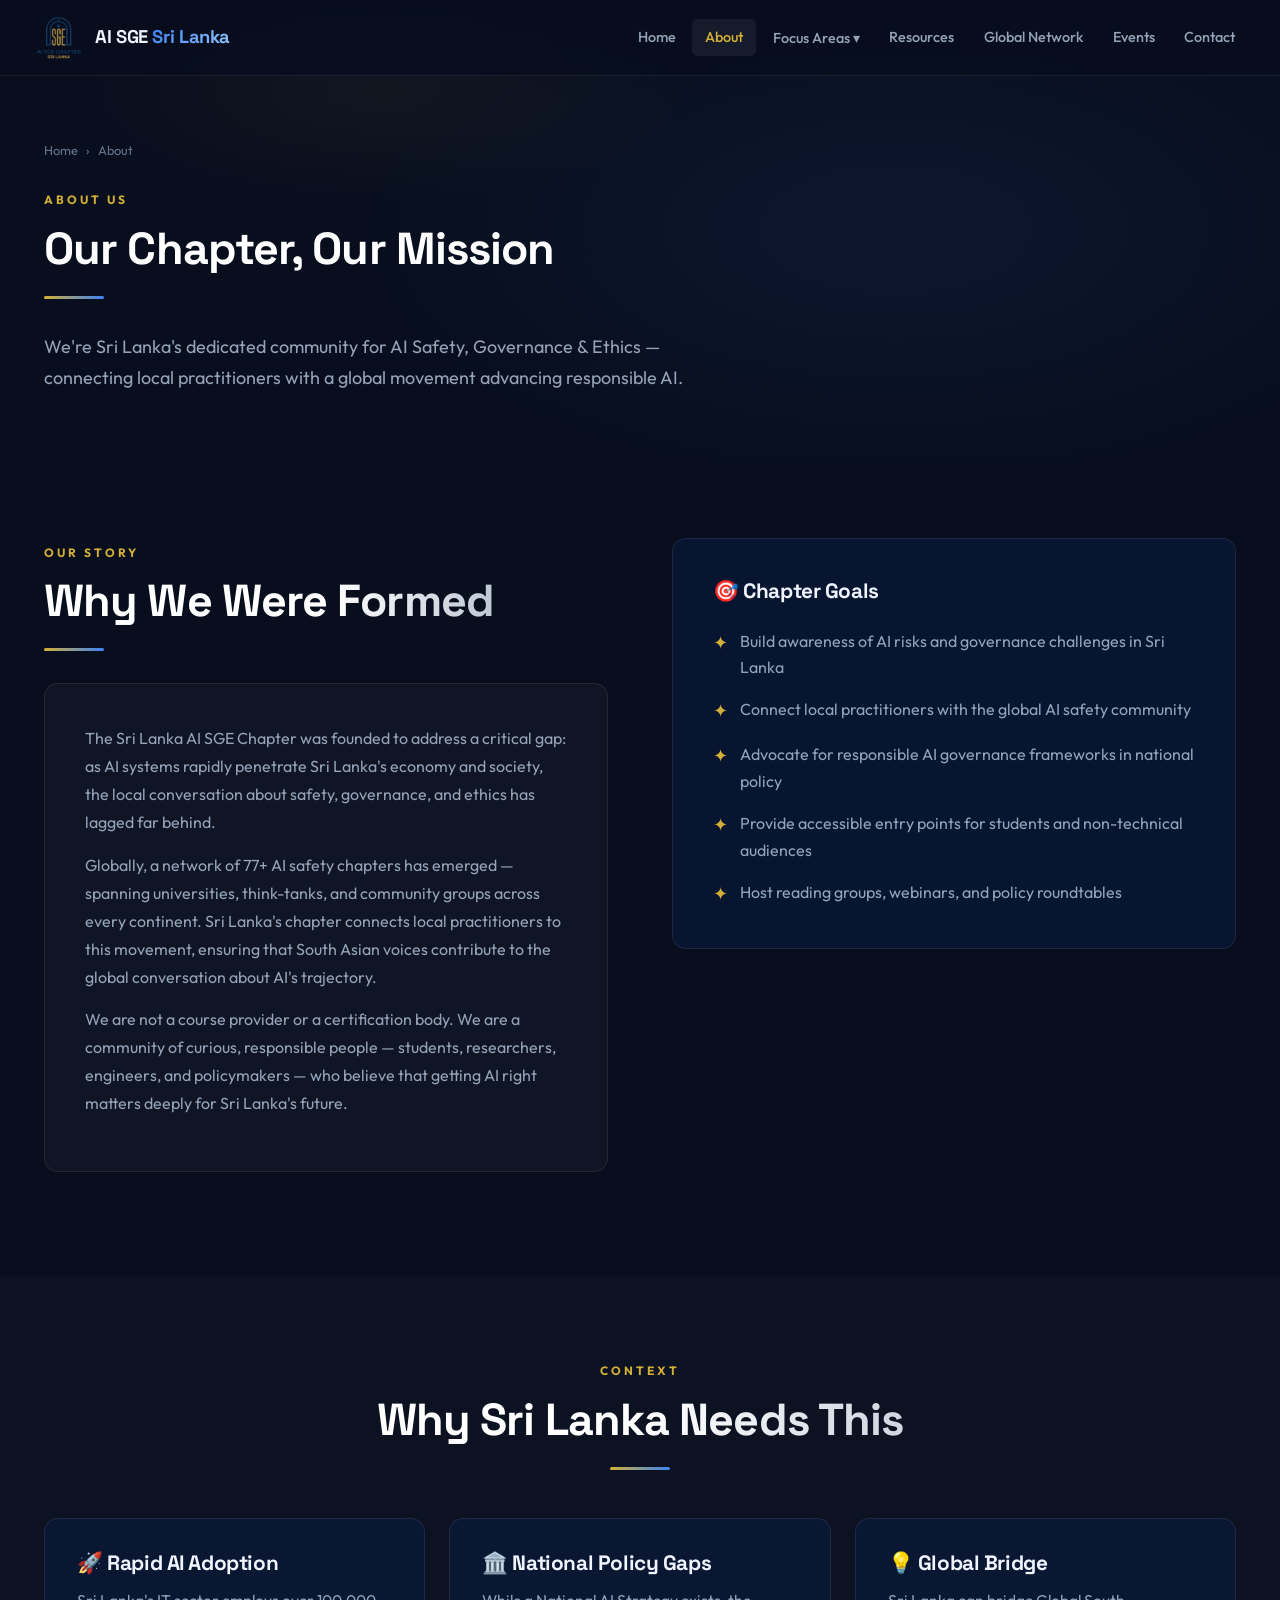
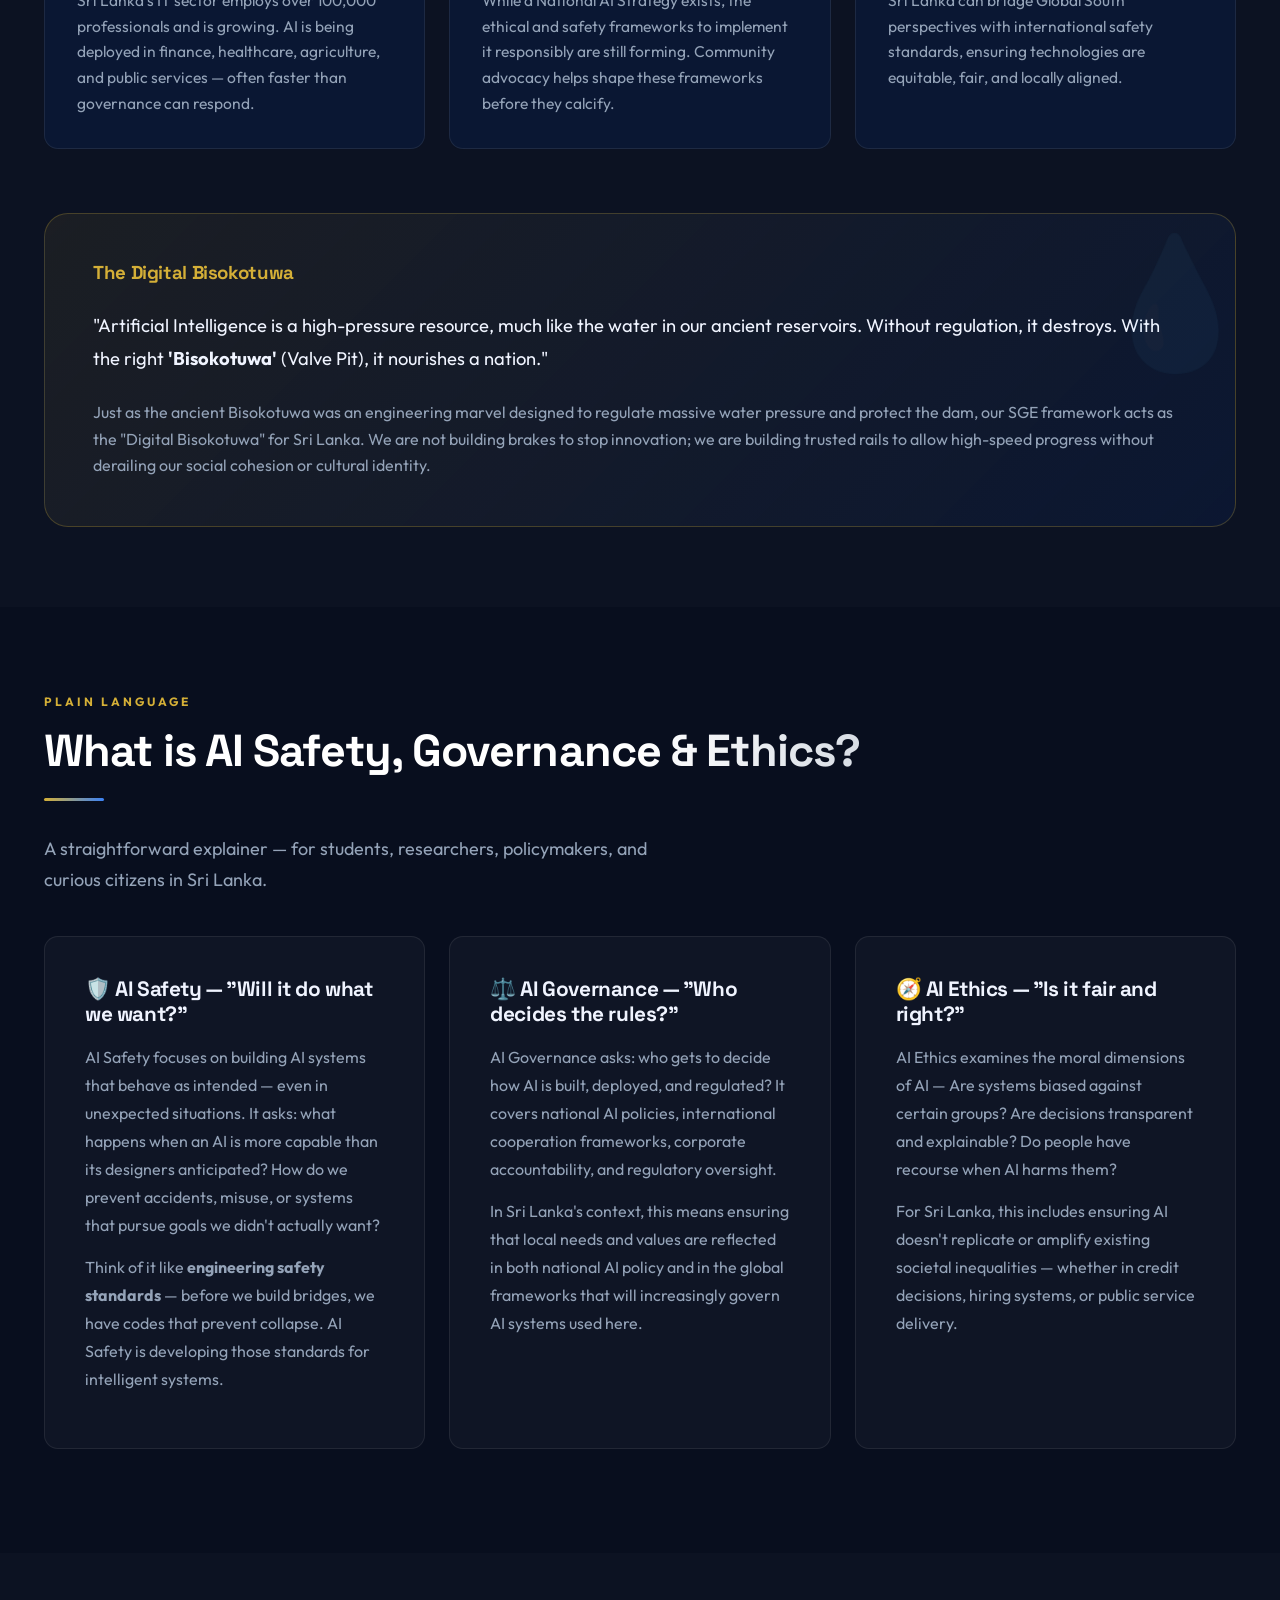
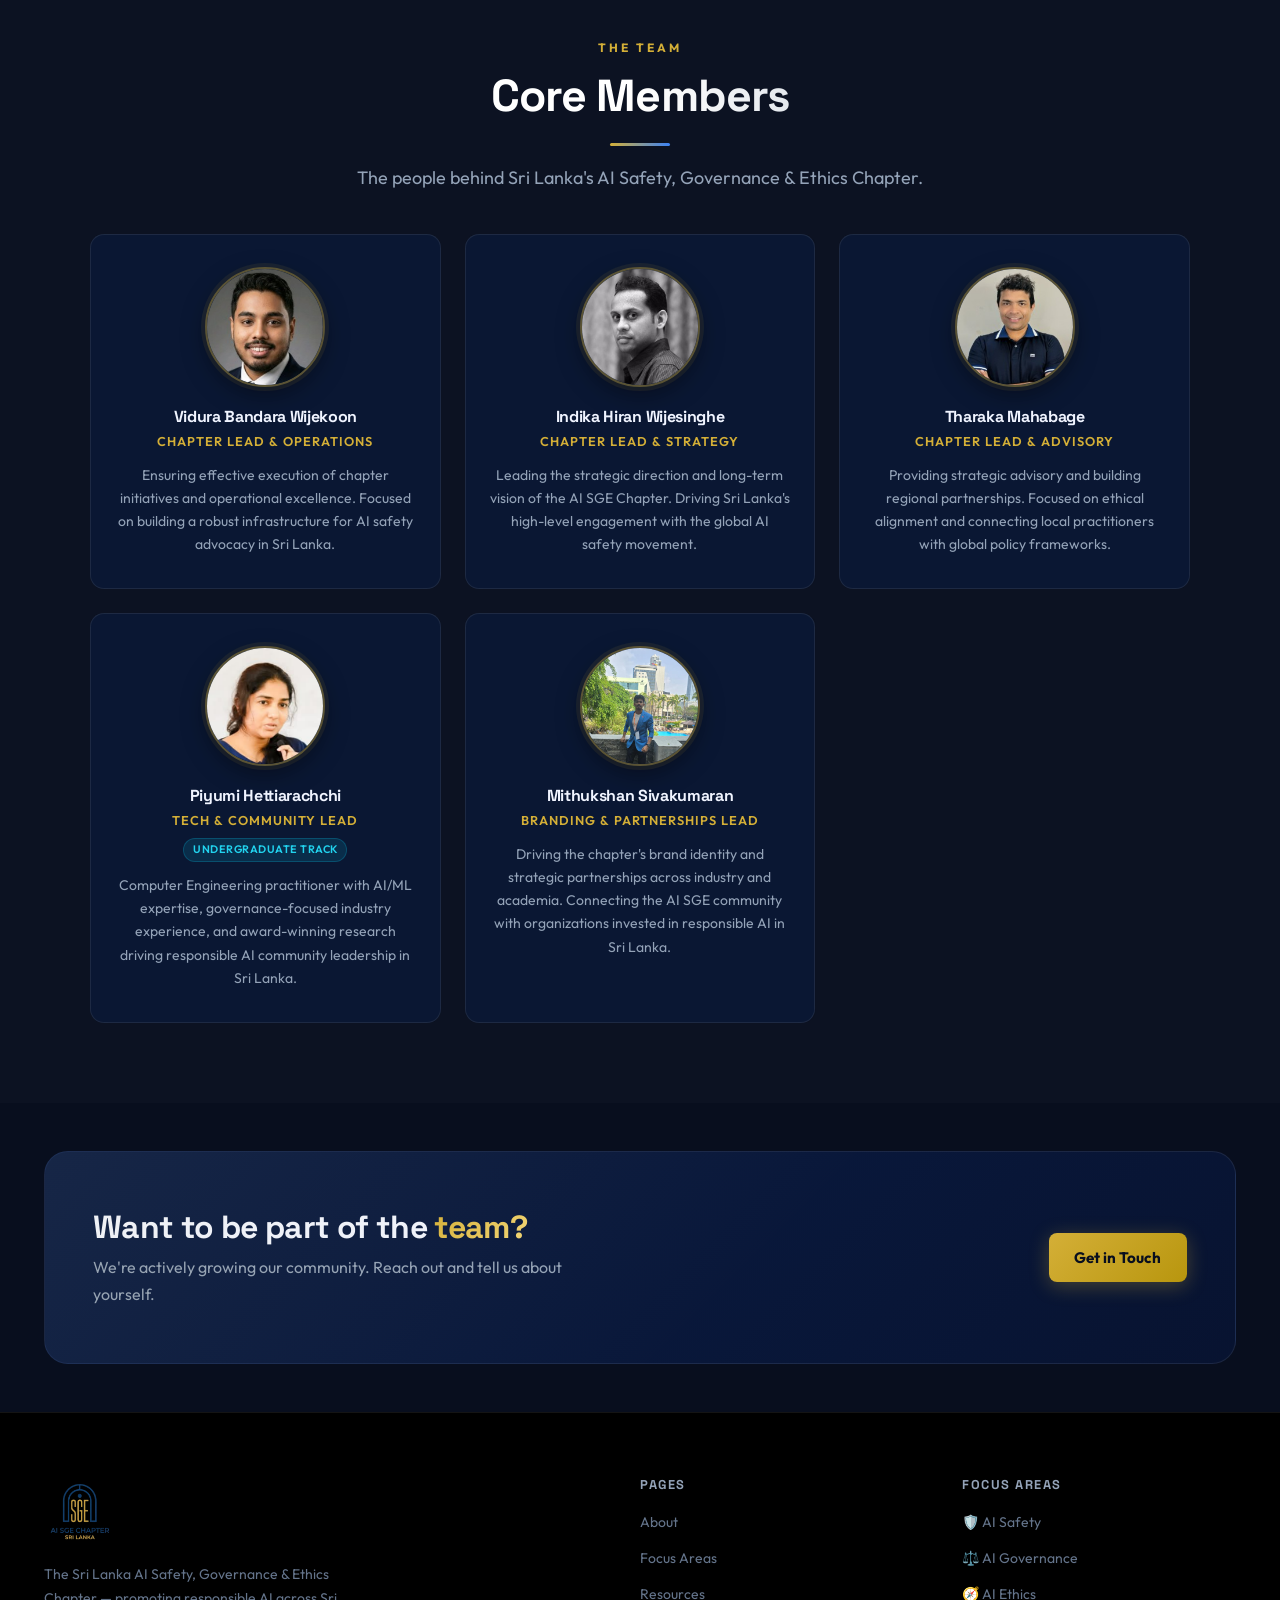
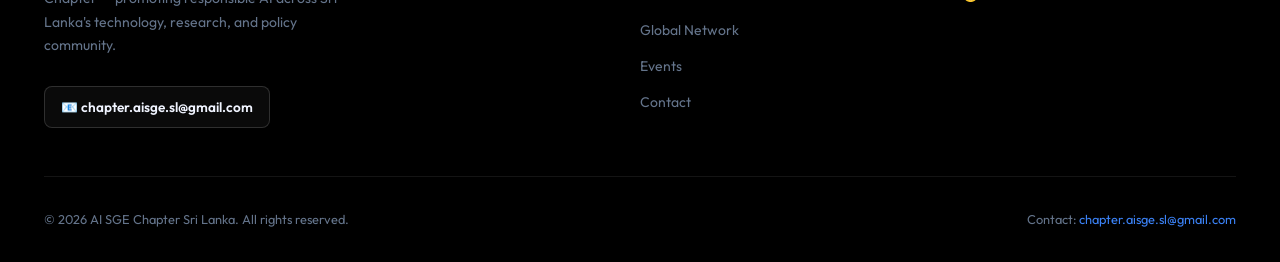
==== commit 412a4a59: "Update leadership roles and bios: Vidura (Operations), Hiran (Strategy), Tharaka (Advisory)" ====
--- a/about.html
+++ b/about.html
@@ -234,9 +234,9 @@
                         <img src="team_vidura.png" alt="Vidura Bandara Wijekoon" class="member-photo">
                     </div>
                     <h3>Vidura Bandara Wijekoon</h3>
-                    <p class="role">Chapter Lead &amp; Strategy</p>
-                    <p class="member-bio">Leading the strategic direction and community-building efforts of the AI SGE
-                        Chapter. Driving Sri Lanka's engagement with the global AI safety movement.</p>
+                    <p class="role">Chapter Lead &amp; Operations</p>
+                    <p class="member-bio">Ensuring effective execution of chapter initiatives and operational
+                        excellence. Focused on building a robust infrastructure for AI safety advocacy in Sri Lanka.</p>
                 </div>
 
                 <!-- Hiran -->
@@ -245,9 +245,9 @@
                         <img src="team_hiran.png" alt="Indika Hiran Wijesinghe" class="member-photo">
                     </div>
                     <h3>Indika Hiran Wijesinghe</h3>
-                    <p class="role">Chapter Lead &amp; Advisory</p>
-                    <p class="member-bio">Driving governance frameworks and regional partnerships. Building bridges
-                        between Sri Lankan practitioners and the global AI safety and policy community.</p>
+                    <p class="role">Chapter Lead &amp; Strategy</p>
+                    <p class="member-bio">Leading the strategic direction and long-term vision of the AI SGE Chapter.
+                        Driving Sri Lanka's high-level engagement with the global AI safety movement.</p>
                 </div>
 
                 <!-- Tharaka -->
@@ -256,9 +256,9 @@
                         <img src="team_tharaka.png" alt="Tharaka Mahabage" class="member-photo">
                     </div>
                     <h3>Tharaka Mahabage</h3>
-                    <p class="role">Chapter Lead &amp; Operations</p>
-                    <p class="member-bio">Ensuring ethical alignment across the chapter's work. Focused on public
-                        engagement and making AI safety concepts accessible to broader Sri Lankan audiences.</p>
+                    <p class="role">Chapter Lead &amp; Advisory</p>
+                    <p class="member-bio">Providing strategic advisory and building regional partnerships. Focused on
+                        ethical alignment and connecting local practitioners with global policy frameworks.</p>
                 </div>
 
                 <!-- Piyumi -->
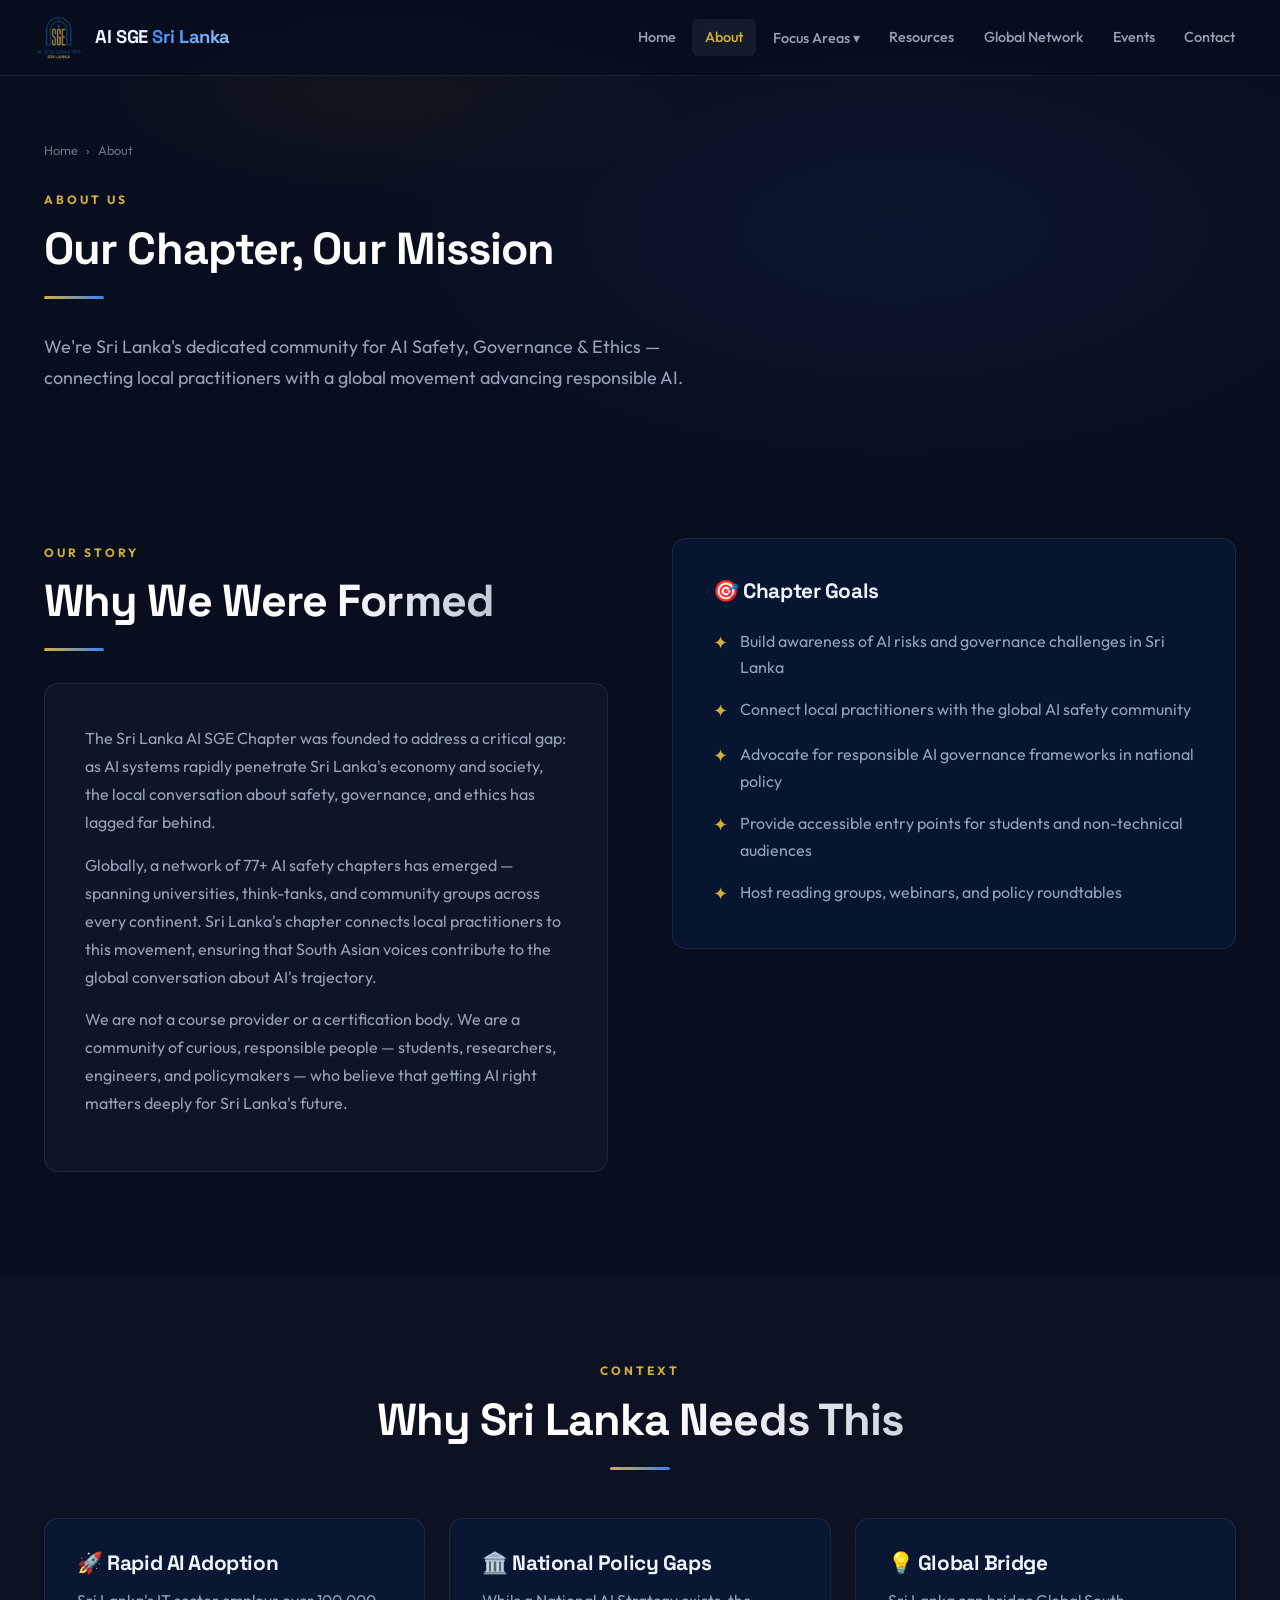
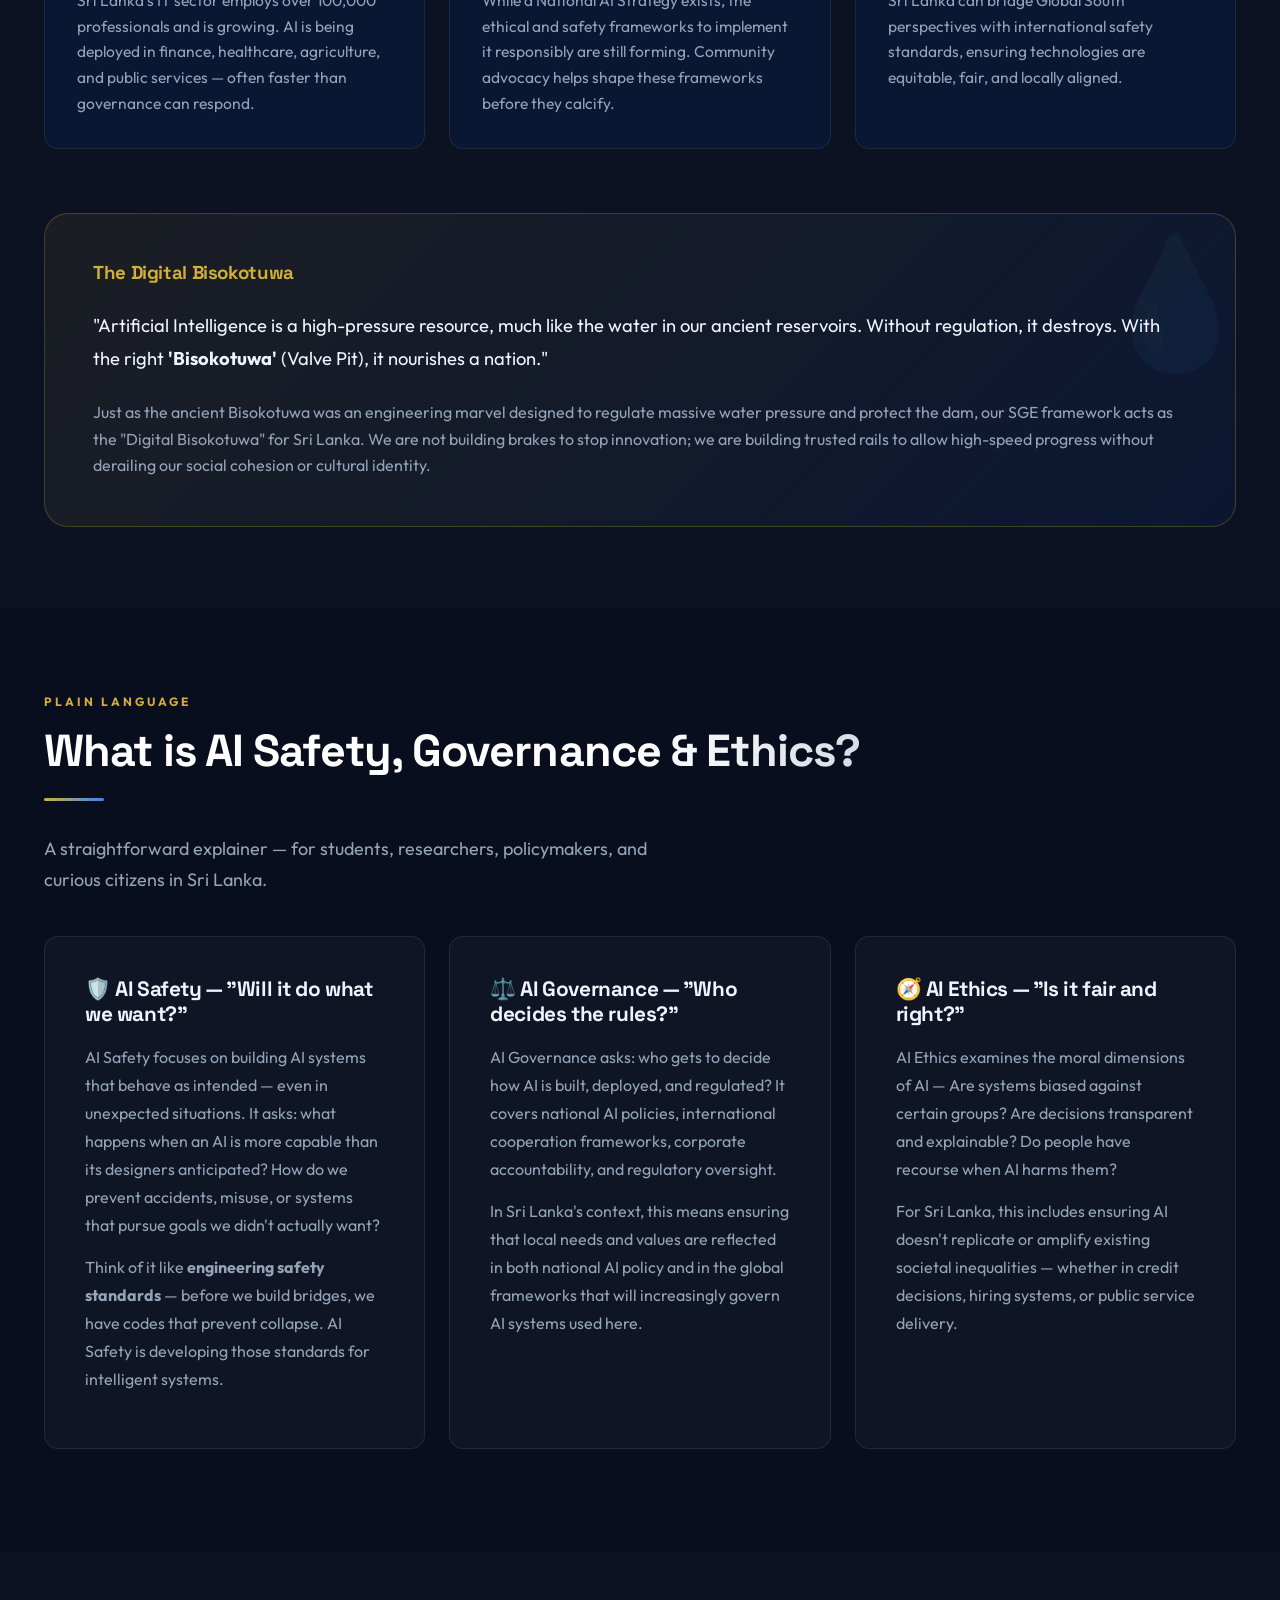
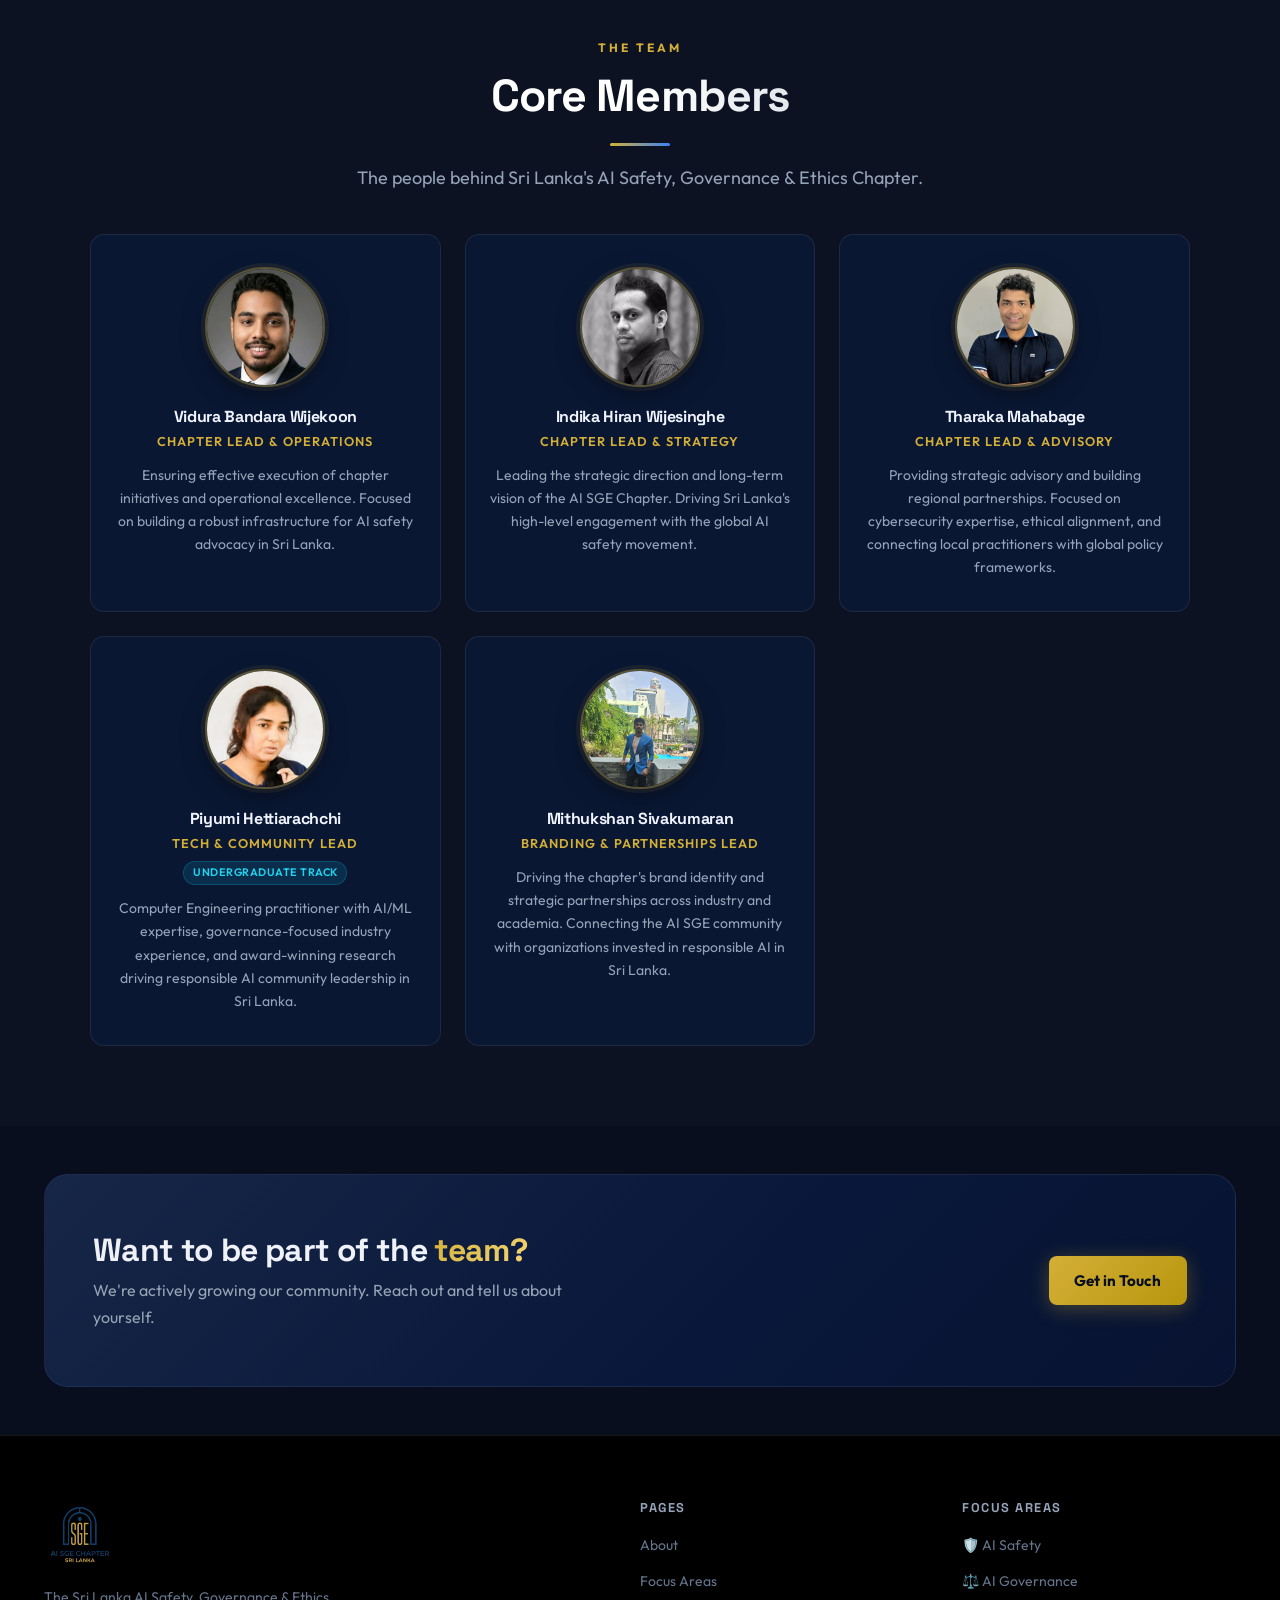
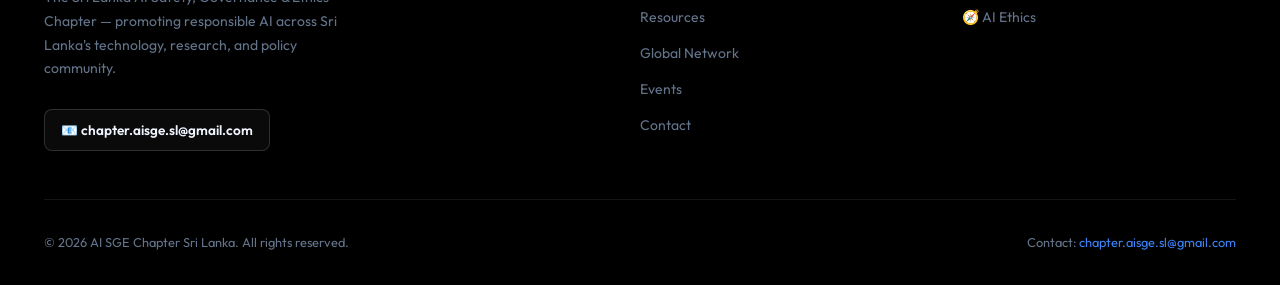
==== commit e65ee570: "Add cybersecurity expertise to Tharaka Mahabage bio" ====
--- a/about.html
+++ b/about.html
@@ -258,7 +258,8 @@
                     <h3>Tharaka Mahabage</h3>
                     <p class="role">Chapter Lead &amp; Advisory</p>
                     <p class="member-bio">Providing strategic advisory and building regional partnerships. Focused on
-                        ethical alignment and connecting local practitioners with global policy frameworks.</p>
+                        cybersecurity expertise, ethical alignment, and connecting local practitioners with global
+                        policy frameworks.</p>
                 </div>
 
                 <!-- Piyumi -->
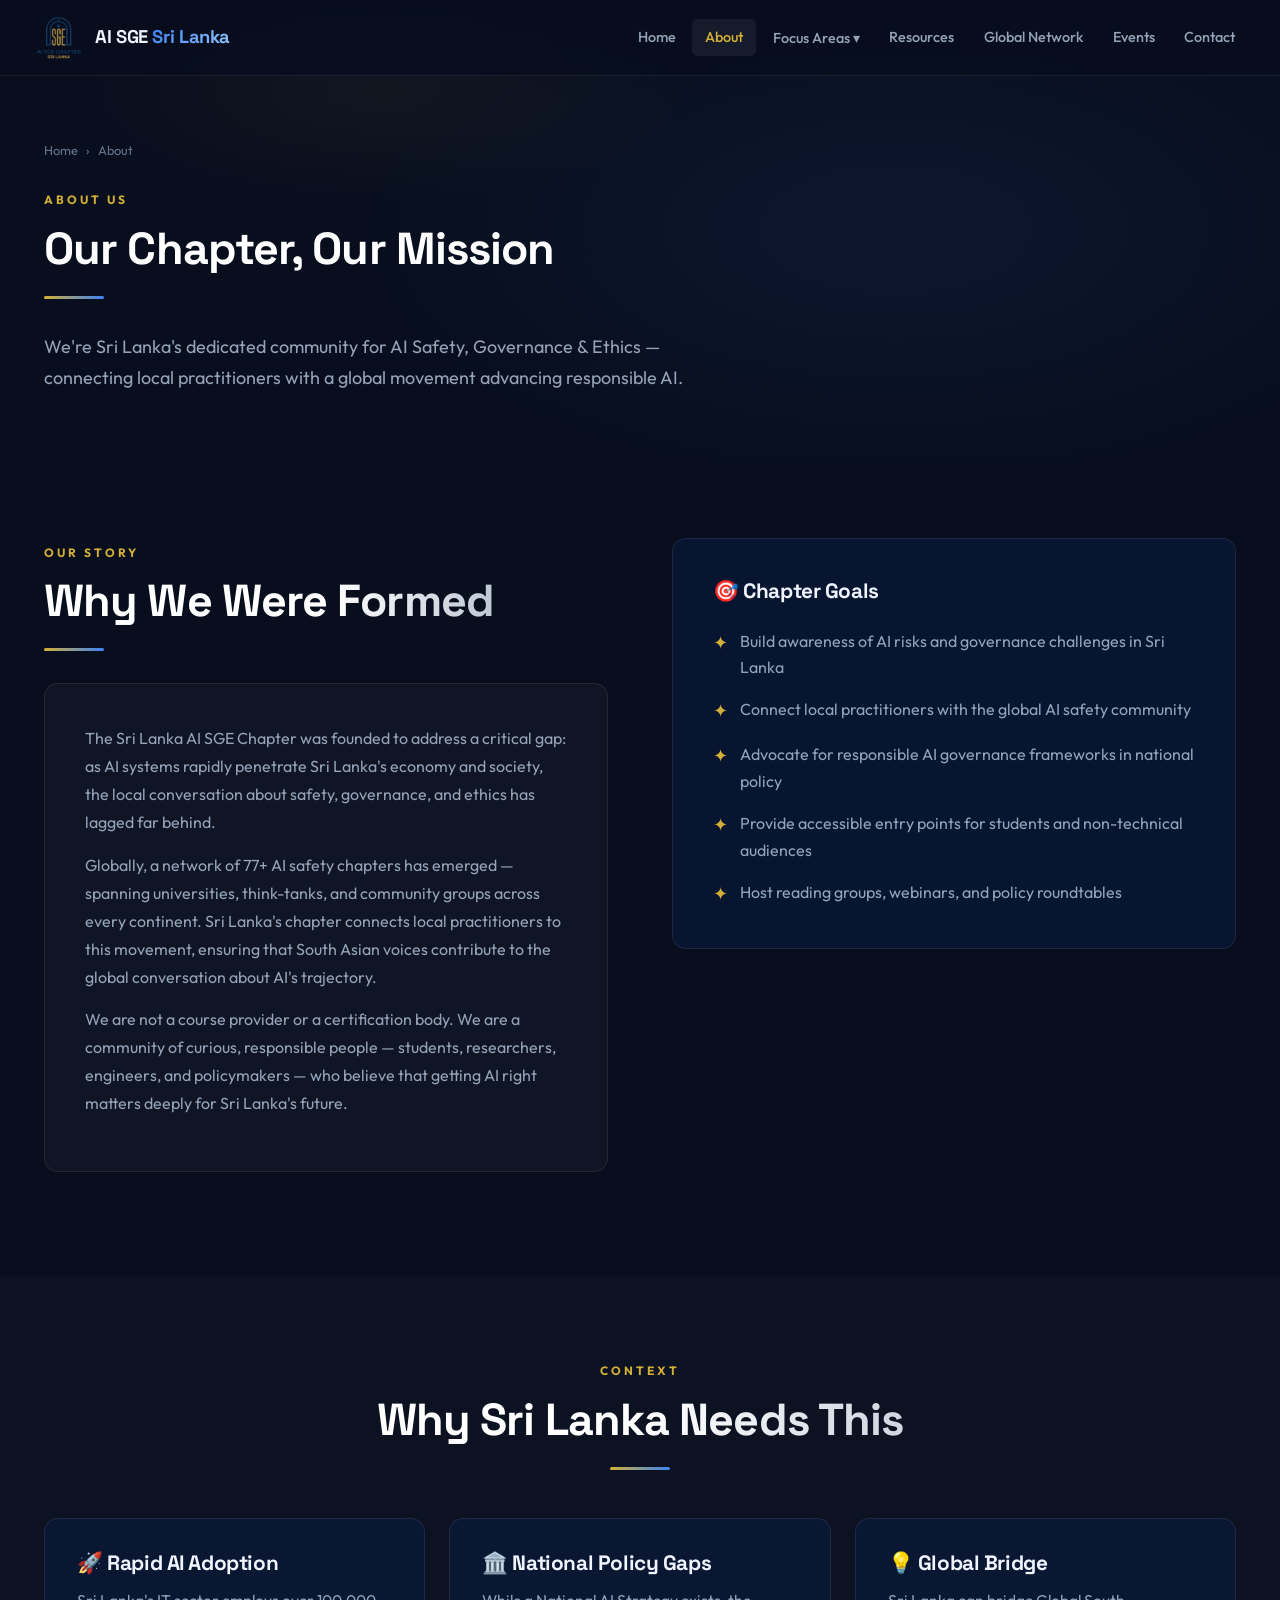
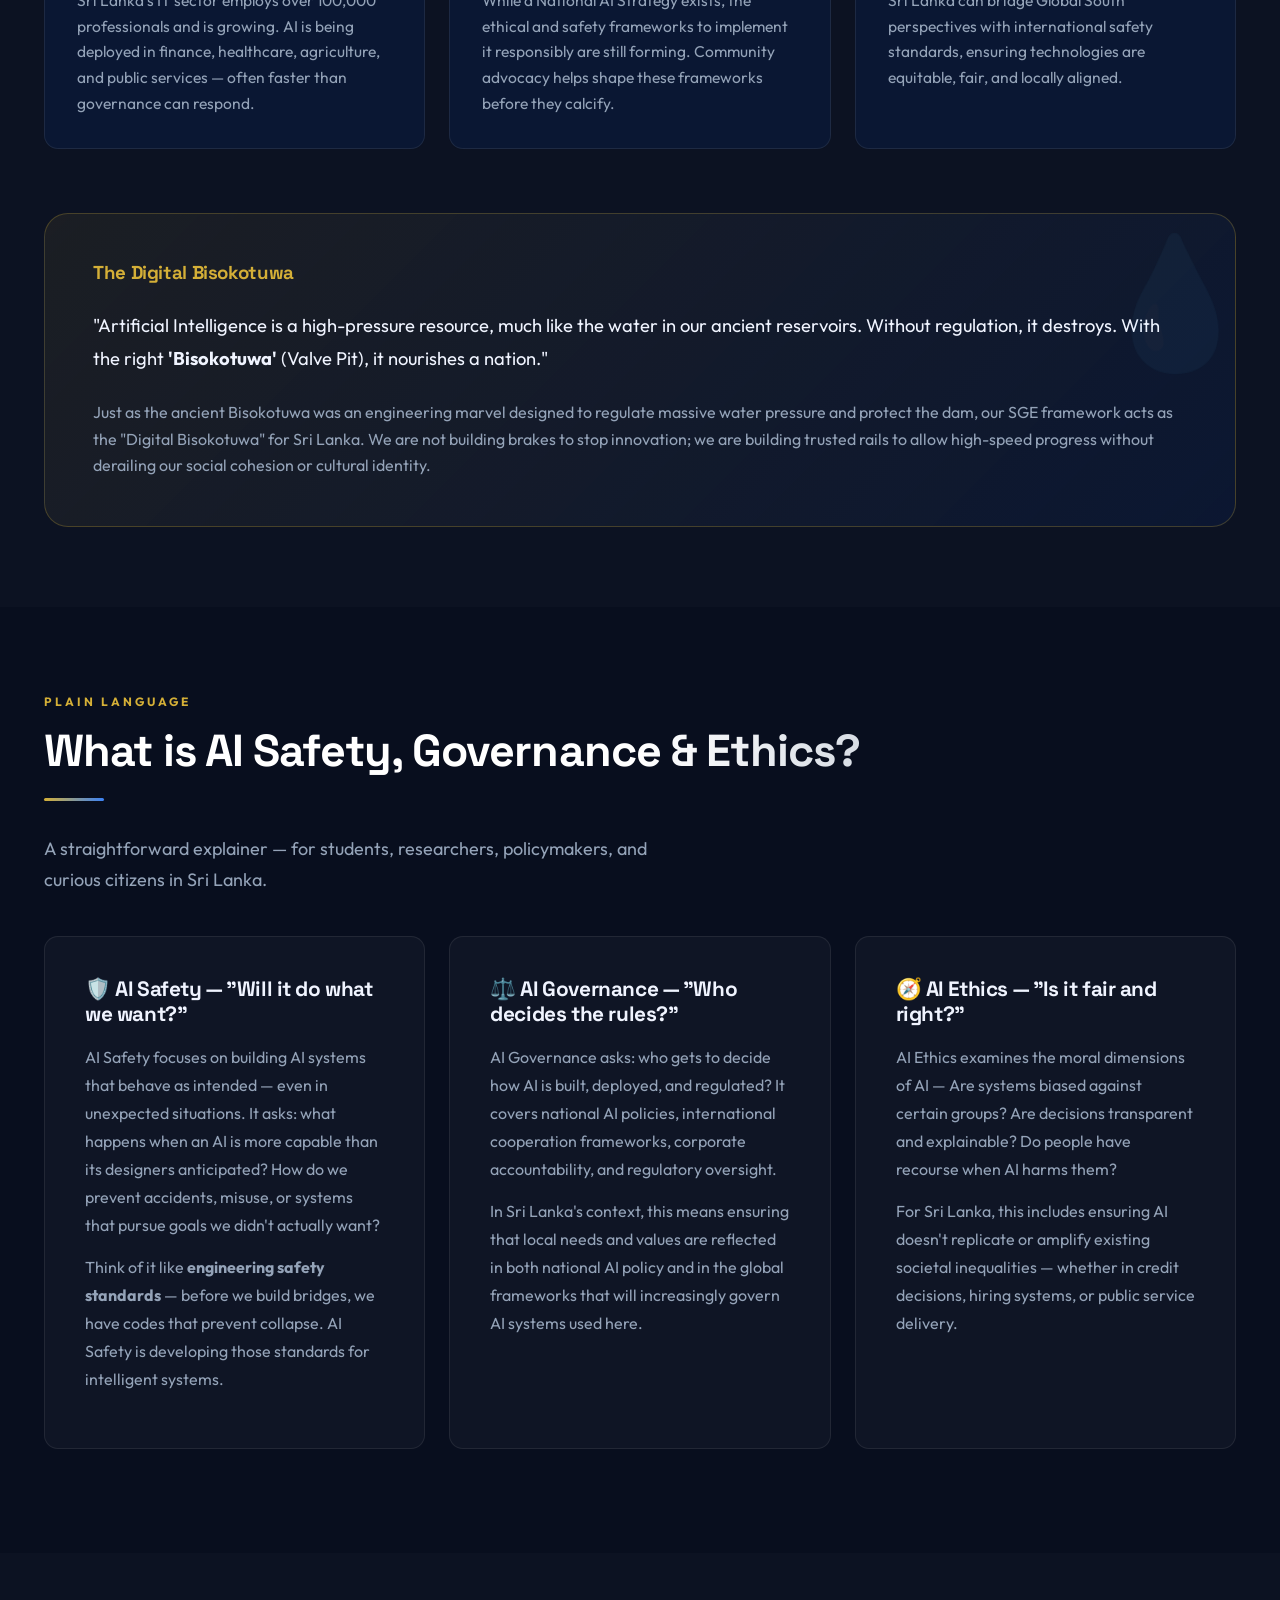
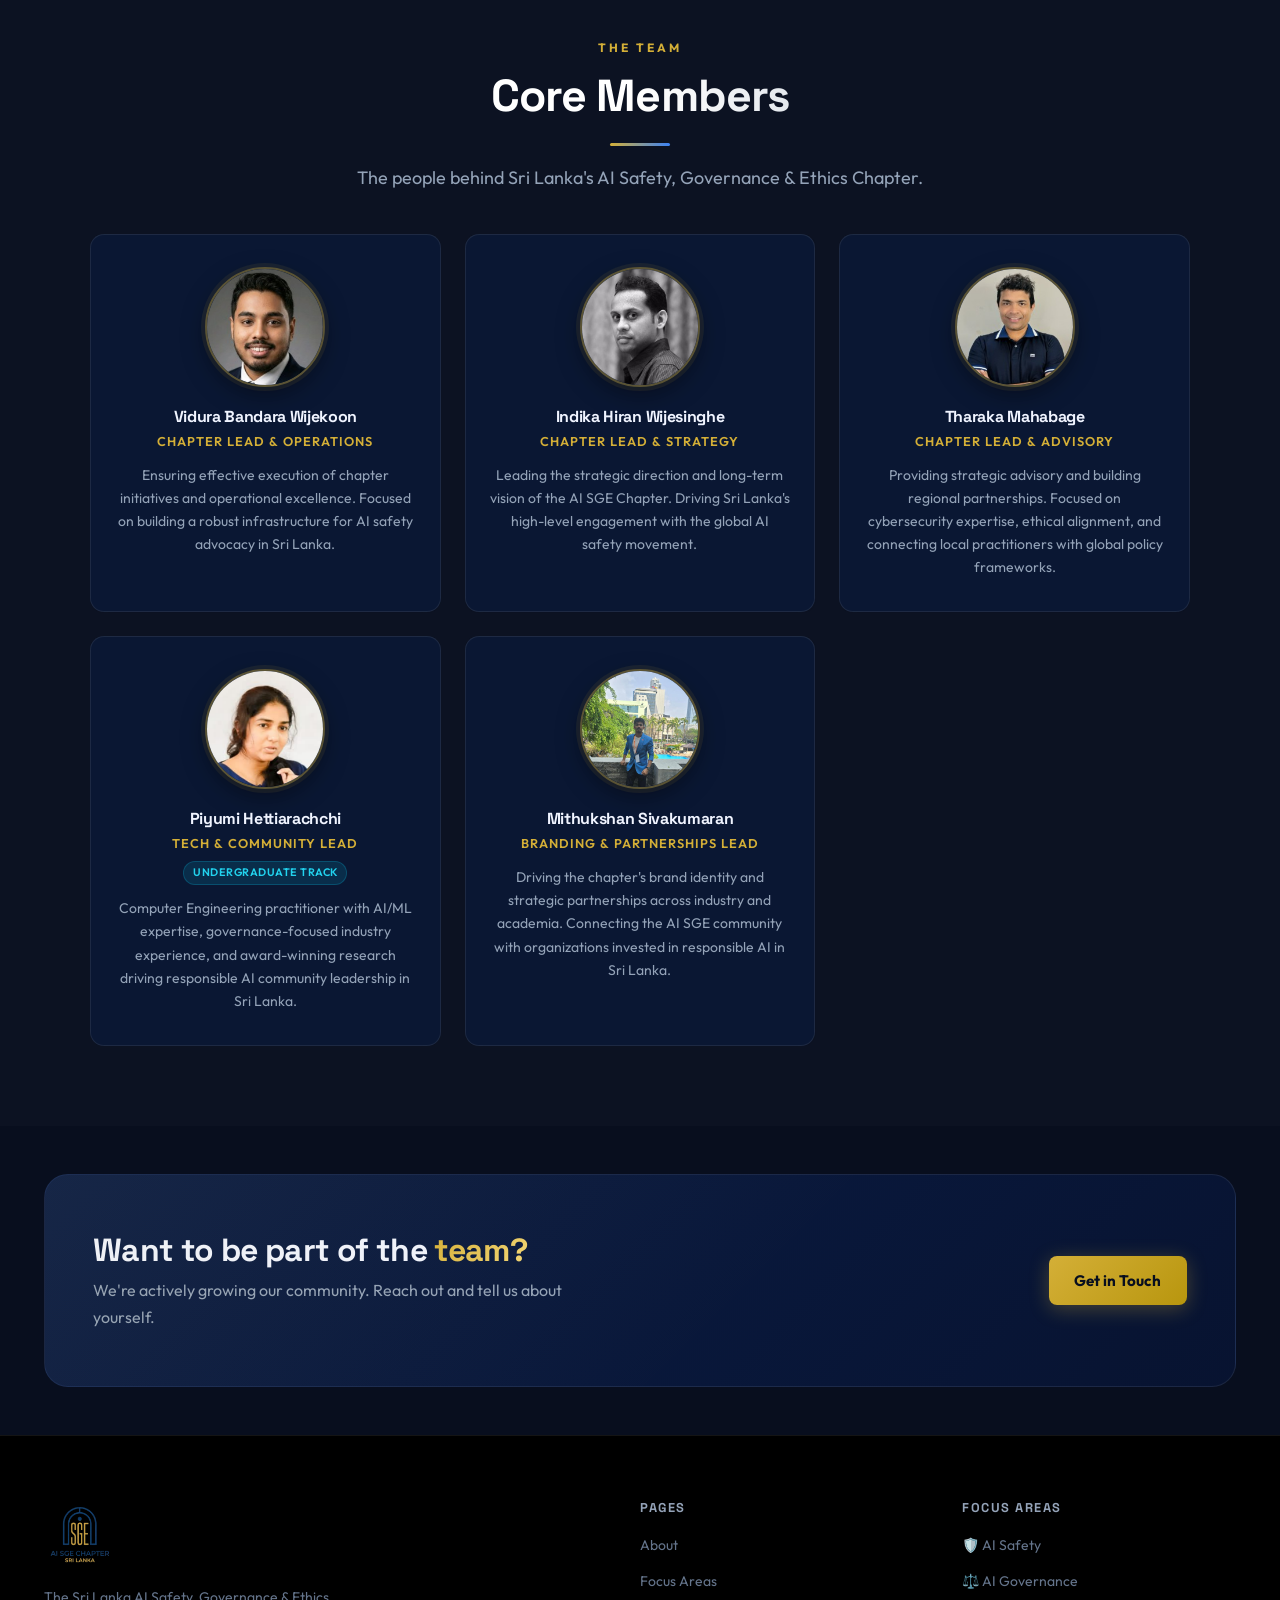
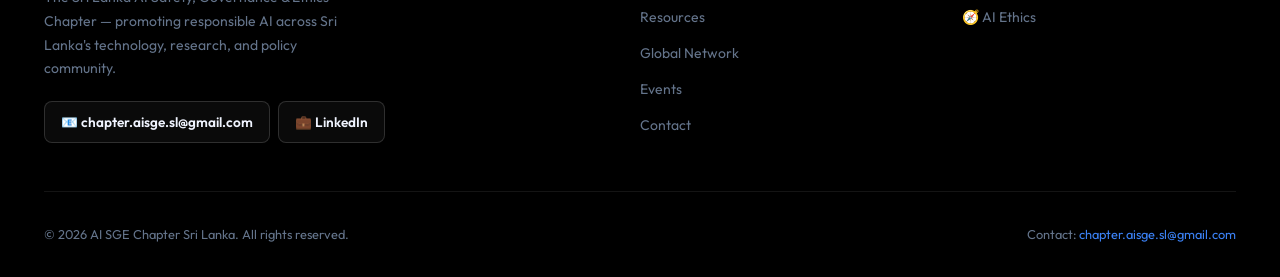
==== commit ce26c44f: "feat: Add LinkedIn link to footers and remove Twitter from contact" ====
--- a/about.html
+++ b/about.html
@@ -310,9 +310,12 @@
                     <img src="logo.png" alt="AI SGE Logo" class="footer-logo">
                     <p>The Sri Lanka AI Safety, Governance & Ethics Chapter — promoting responsible AI across Sri
                         Lanka's technology, research, and policy community.</p>
-                    <a href="mailto:chapter.aisge.sl@gmail.com" class="btn btn-outline"
-                        style="font-size: 0.85rem; padding: 0.55rem 1rem; margin-top: 0.5rem;">📧
+                    <div style="display: flex; gap: 0.5rem; flex-wrap: wrap; margin-top: 0.5rem;">
+                        <a href="mailto:chapter.aisge.sl@gmail.com" class="btn btn-outline"
+                        style="font-size: 0.85rem; padding: 0.55rem 1rem; ">📧
                         chapter.aisge.sl@gmail.com</a>
+                        <a href="https://www.linkedin.com/company/ai-sge-sri-lanka-chapter/" target="_blank" class="btn btn-outline" style="font-size: 0.85rem; padding: 0.55rem 1rem;">💼 LinkedIn</a>
+                    </div>
                 </div>
                 <div class="footer-col">
                     <h4>Pages</h4>
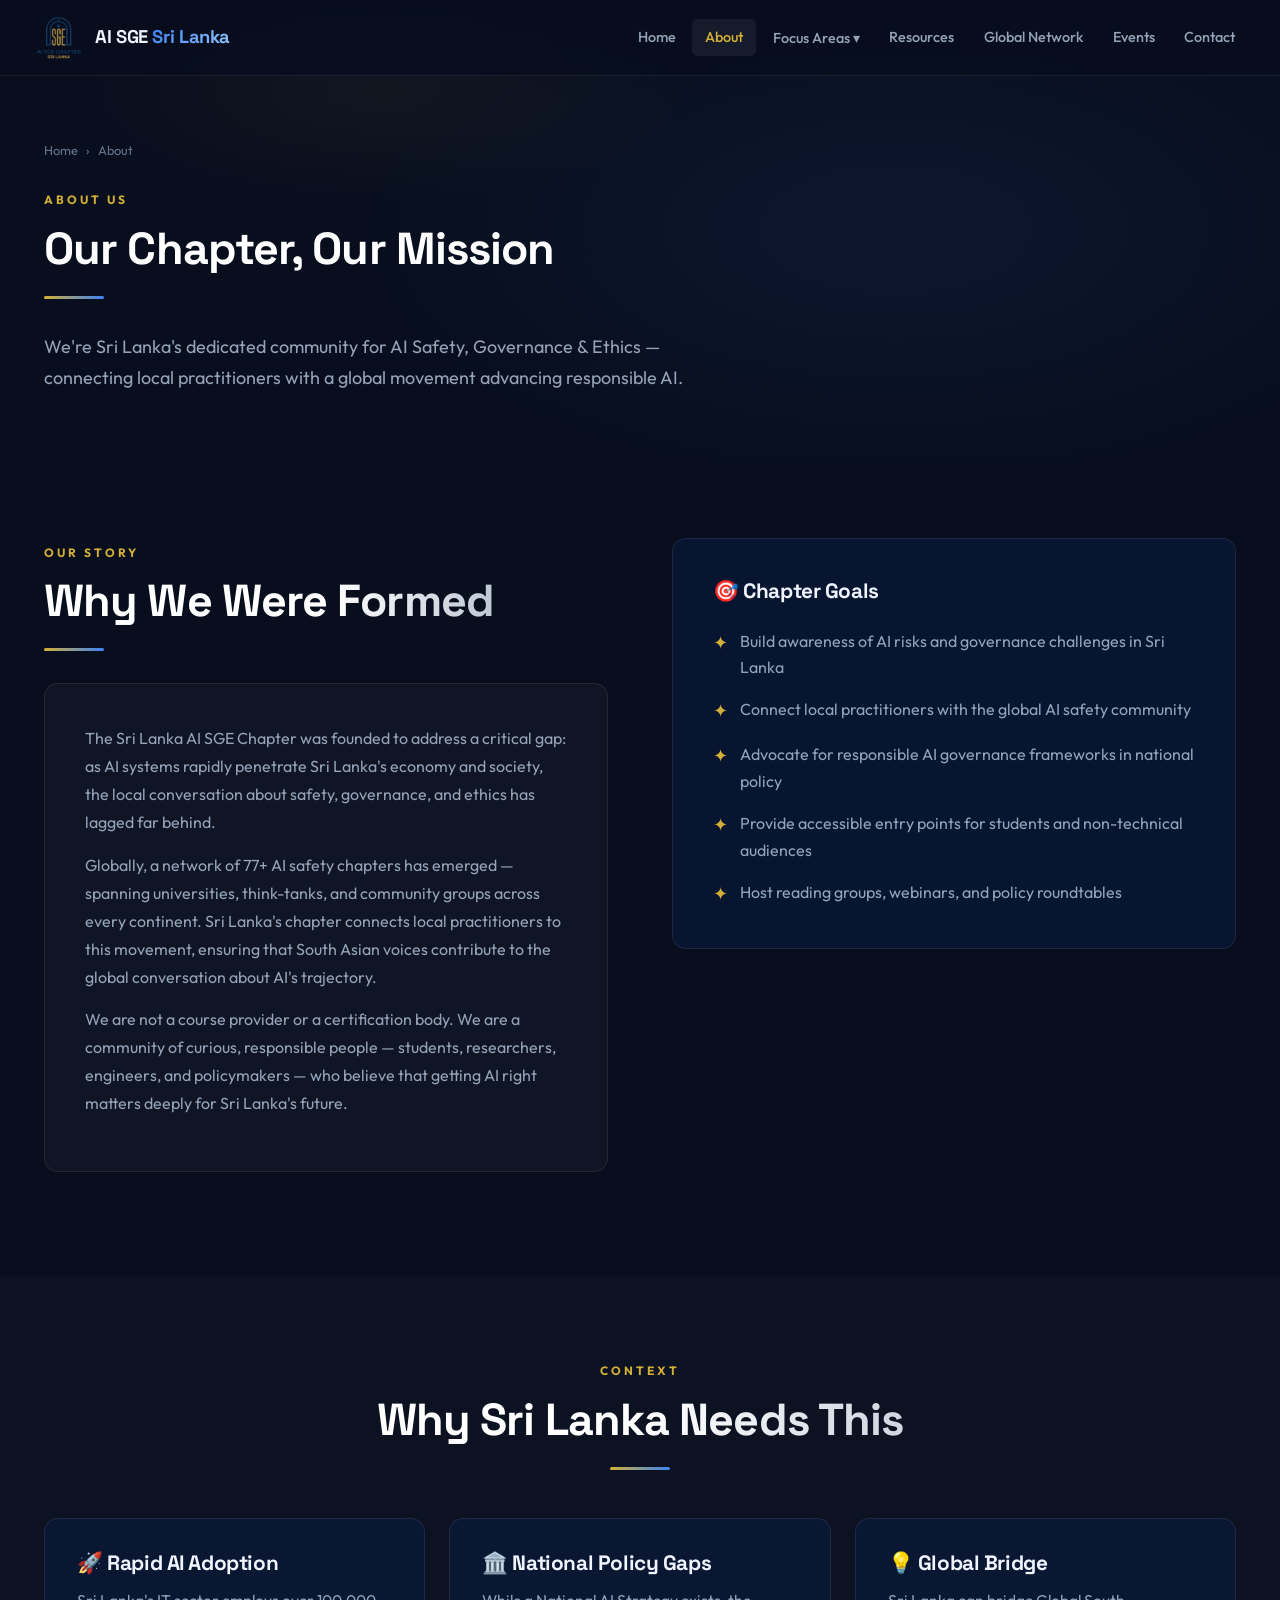
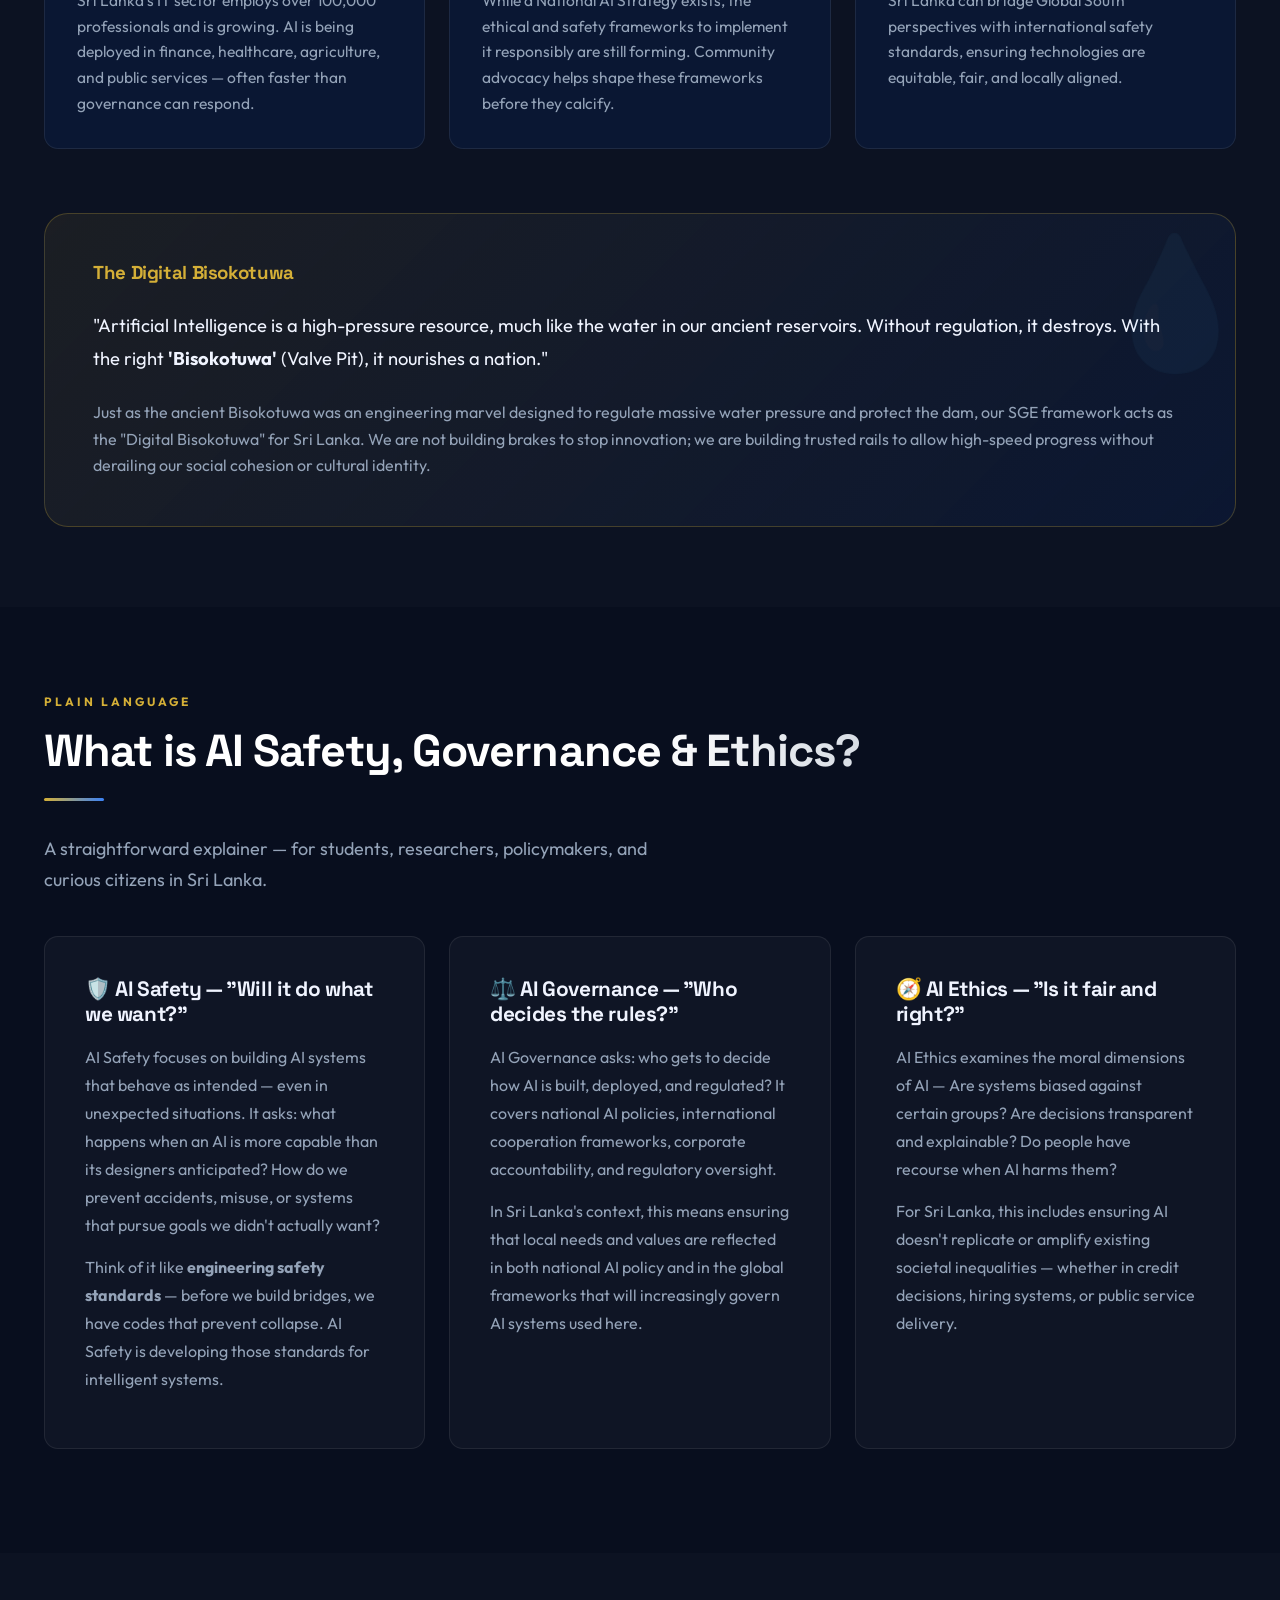
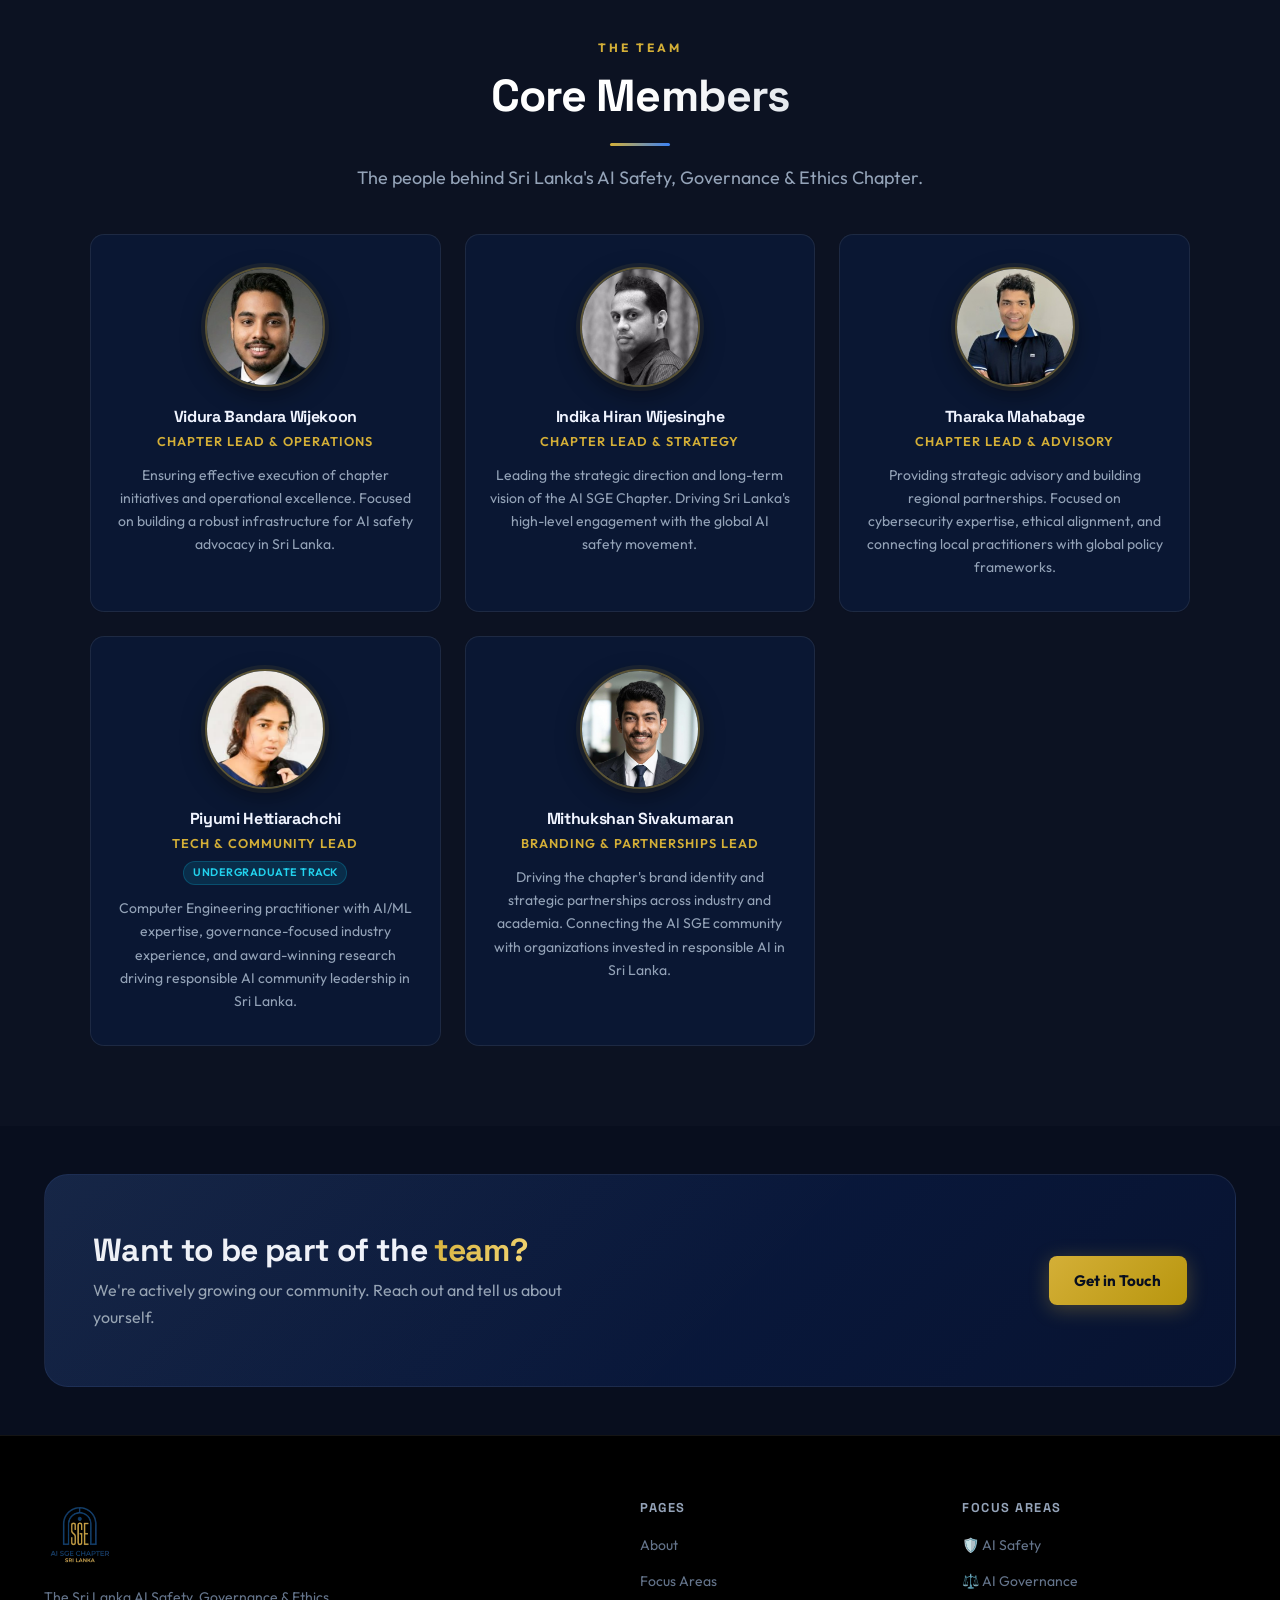
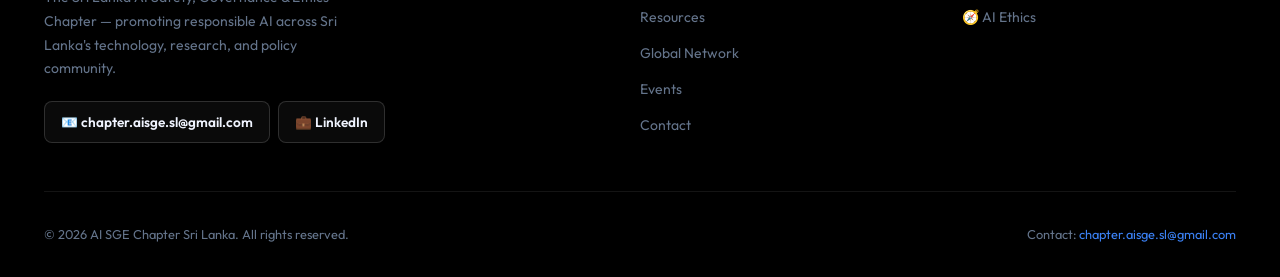
==== commit edeb4956: "style: Add gap between event card title and coming soon badge" ====
--- a/about.html
+++ b/about.html
@@ -277,7 +277,7 @@
                 <!-- Mithukshan -->
                 <div class="member-card reveal reveal-delay-2">
                     <div class="member-photo-wrap">
-                        <img src="team_mithukshan.png" alt="Mithukshan Sivakumaran" class="member-photo">
+                        <img src="team_mithukshan.jpeg" alt="Mithukshan Sivakumaran" class="member-photo">
                     </div>
                     <h3>Mithukshan Sivakumaran</h3>
                     <p class="role">Branding &amp; Partnerships Lead</p>
@@ -312,9 +312,10 @@
                         Lanka's technology, research, and policy community.</p>
                     <div style="display: flex; gap: 0.5rem; flex-wrap: wrap; margin-top: 0.5rem;">
                         <a href="mailto:chapter.aisge.sl@gmail.com" class="btn btn-outline"
-                        style="font-size: 0.85rem; padding: 0.55rem 1rem; ">📧
-                        chapter.aisge.sl@gmail.com</a>
-                        <a href="https://www.linkedin.com/company/ai-sge-sri-lanka-chapter/" target="_blank" class="btn btn-outline" style="font-size: 0.85rem; padding: 0.55rem 1rem;">💼 LinkedIn</a>
+                            style="font-size: 0.85rem; padding: 0.55rem 1rem; ">📧
+                            chapter.aisge.sl@gmail.com</a>
+                        <a href="https://www.linkedin.com/company/ai-sge-sri-lanka-chapter/" target="_blank"
+                            class="btn btn-outline" style="font-size: 0.85rem; padding: 0.55rem 1rem;">💼 LinkedIn</a>
                     </div>
                 </div>
                 <div class="footer-col">
--- a/styles.css
+++ b/styles.css
@@ -1021,7 +1021,7 @@
     background: var(--bg-card-alt);
     border: var(--glass-border);
     border-radius: var(--radius-md);
-    padding: 1.75rem 1.5rem;
+    padding: 2.75rem 1.5rem 1.5rem;
     display: flex;
     align-items: flex-start;
     gap: 1rem;
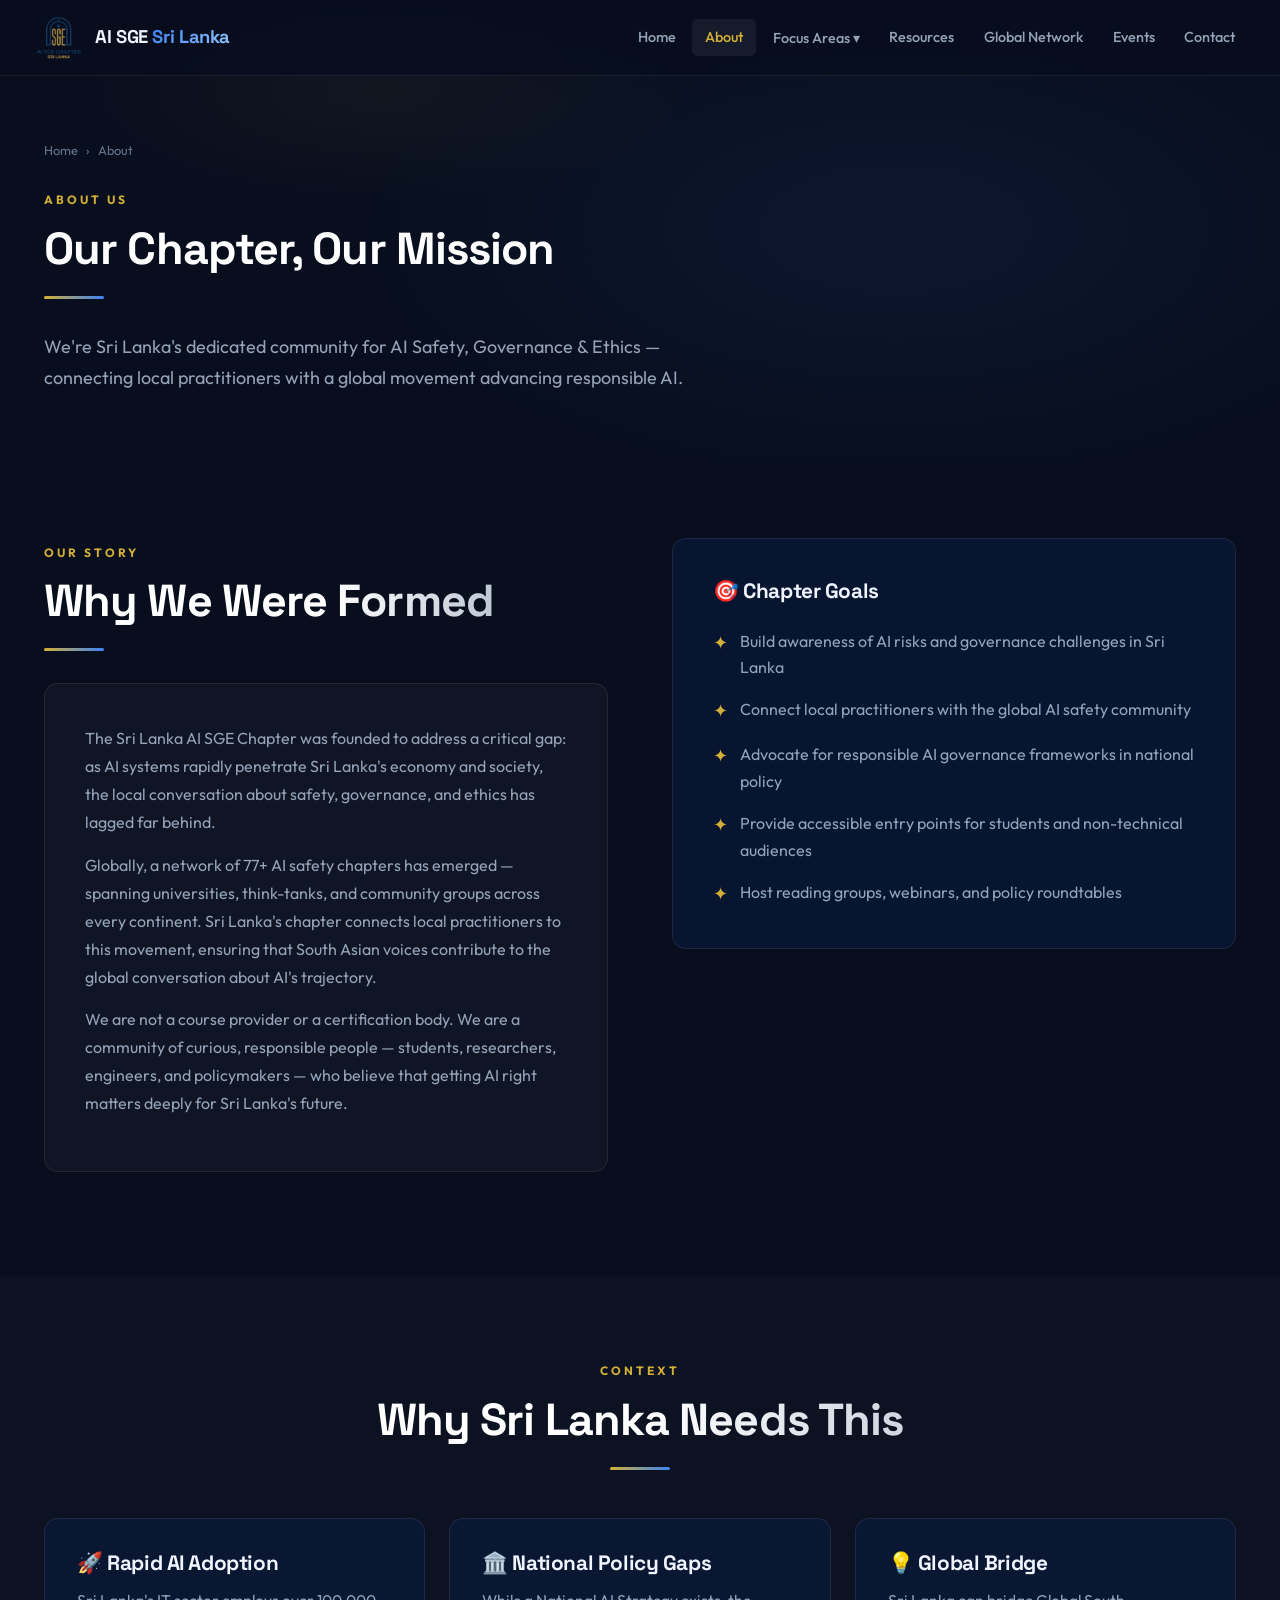
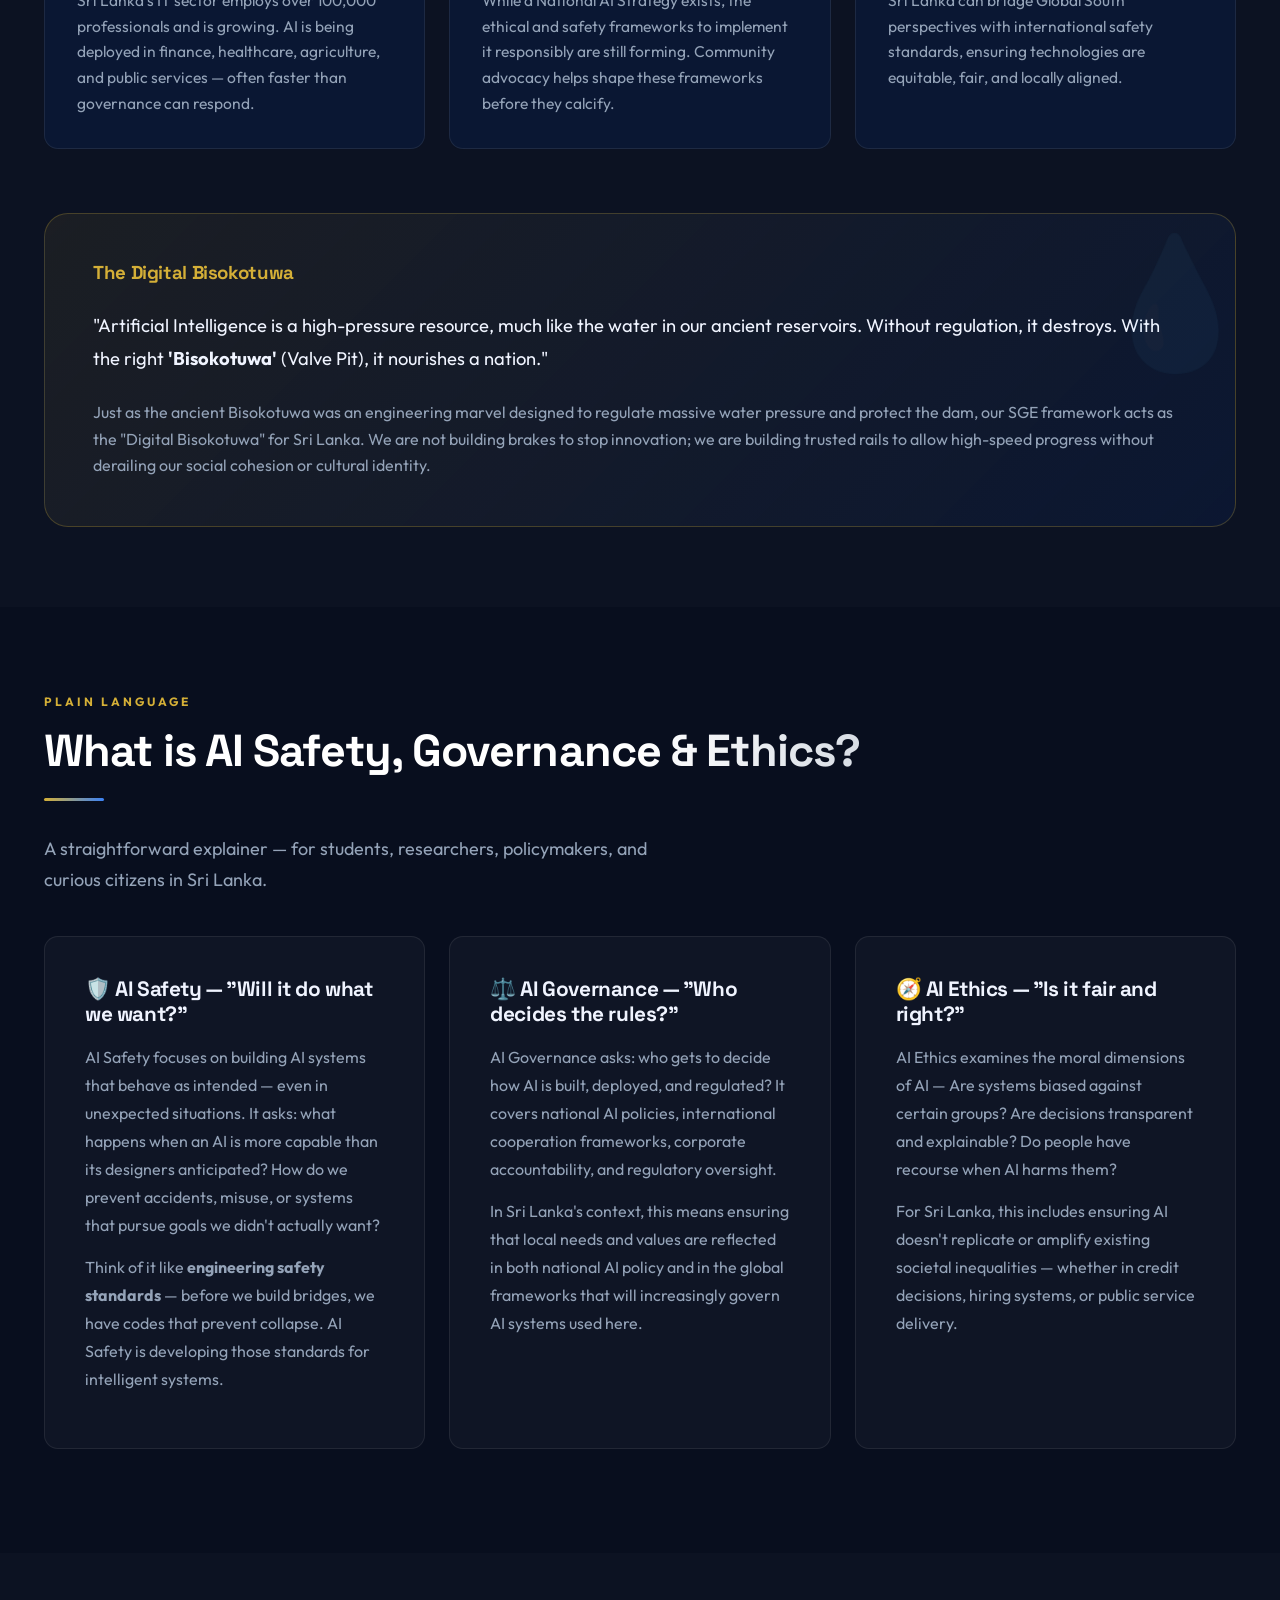
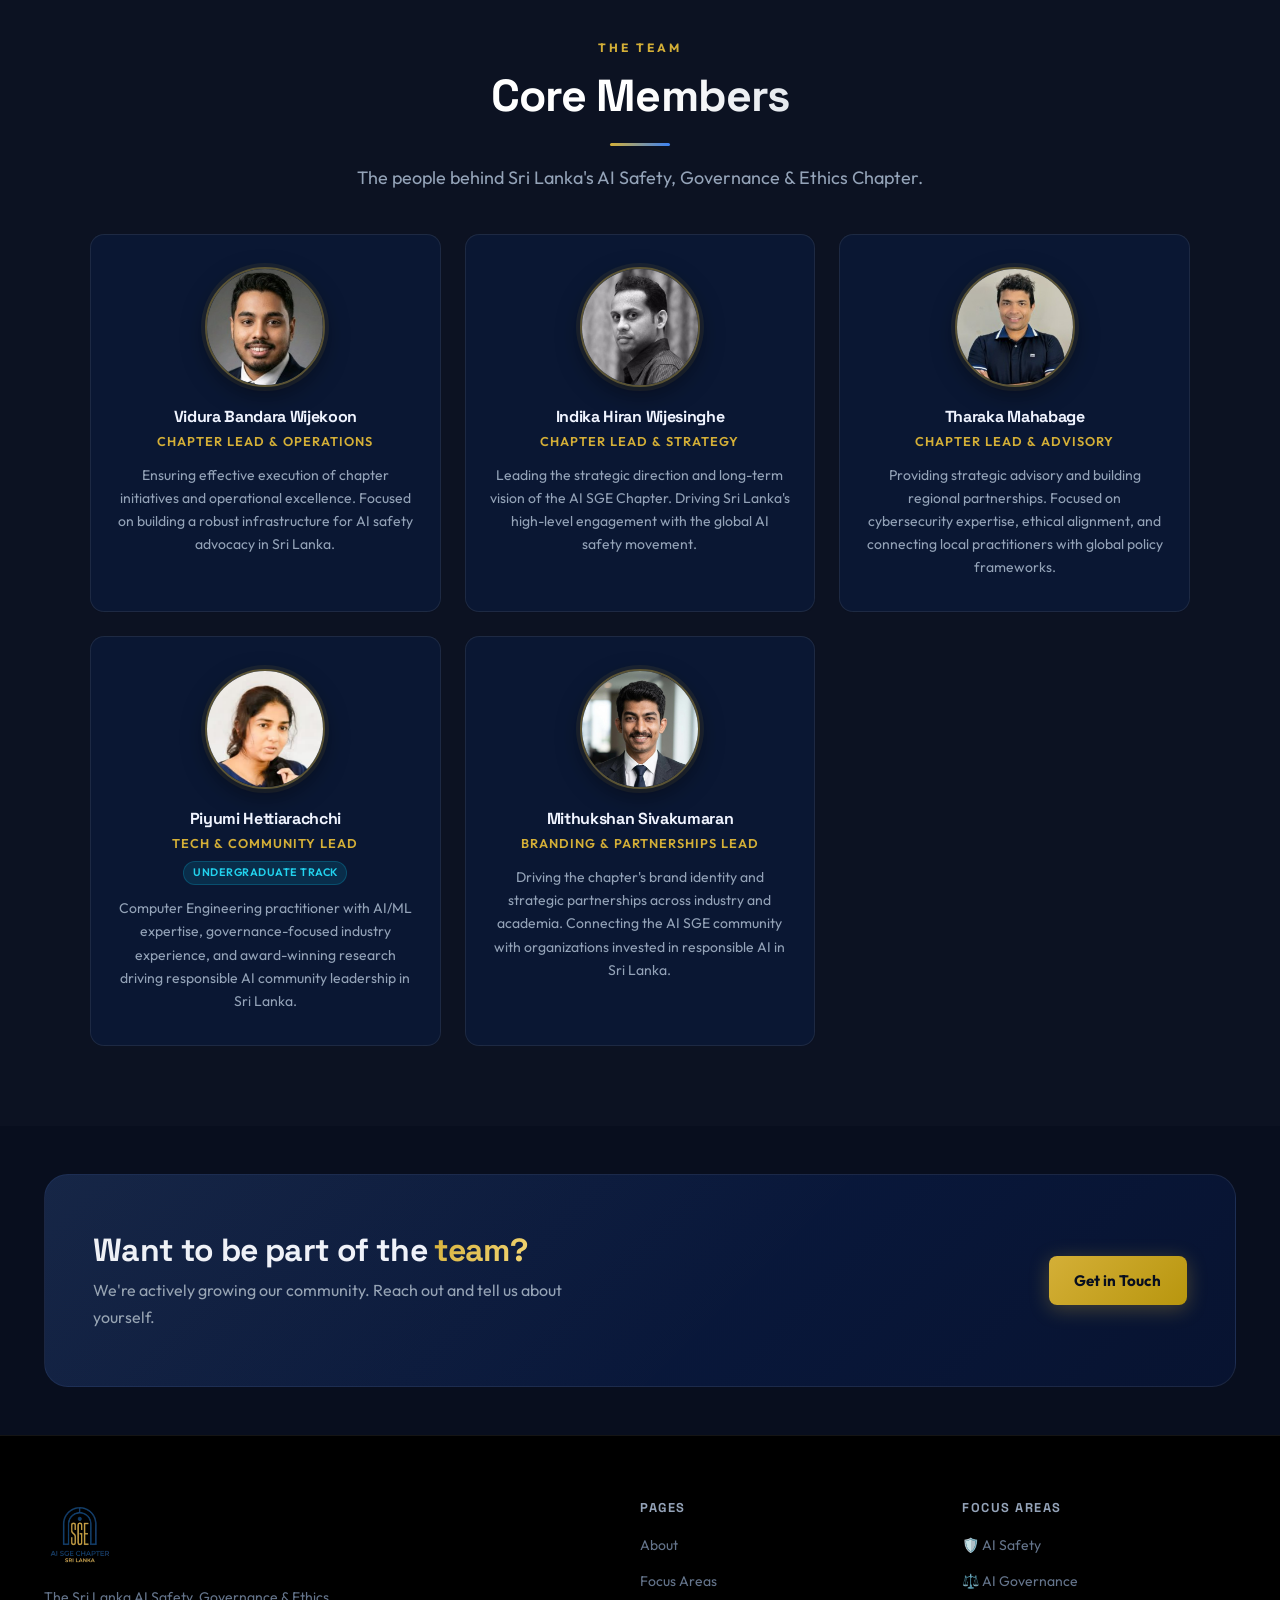
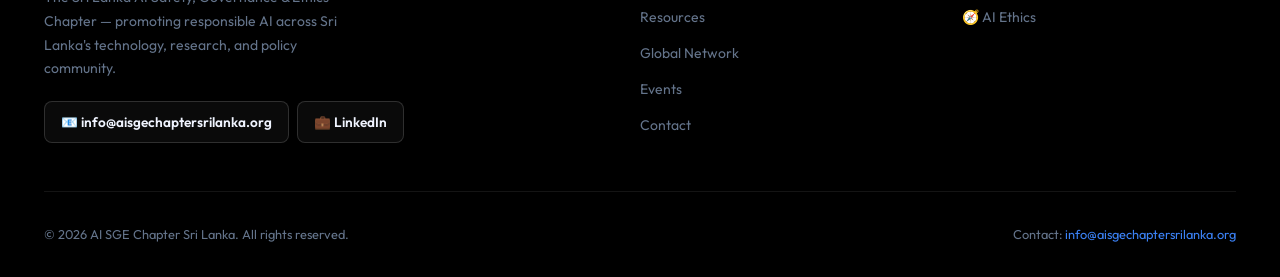
==== commit be80eb95: "Update contact email to info@aisgechaptersrilanka.org" ====
--- a/about.html
+++ b/about.html
@@ -311,9 +311,9 @@
                     <p>The Sri Lanka AI Safety, Governance & Ethics Chapter — promoting responsible AI across Sri
                         Lanka's technology, research, and policy community.</p>
                     <div style="display: flex; gap: 0.5rem; flex-wrap: wrap; margin-top: 0.5rem;">
-                        <a href="mailto:chapter.aisge.sl@gmail.com" class="btn btn-outline"
+                        <a href="mailto:info@aisgechaptersrilanka.org" class="btn btn-outline"
                             style="font-size: 0.85rem; padding: 0.55rem 1rem; ">📧
-                            chapter.aisge.sl@gmail.com</a>
+                            info@aisgechaptersrilanka.org</a>
                         <a href="https://www.linkedin.com/company/ai-sge-sri-lanka-chapter/" target="_blank"
                             class="btn btn-outline" style="font-size: 0.85rem; padding: 0.55rem 1rem;">💼 LinkedIn</a>
                     </div>
@@ -340,8 +340,8 @@
             </div>
             <div class="footer-bottom">
                 <span>© 2026 AI SGE Chapter Sri Lanka. All rights reserved.</span>
-                <span>Contact: <a href="mailto:chapter.aisge.sl@gmail.com"
-                        style="color: var(--primary);">chapter.aisge.sl@gmail.com</a></span>
+                <span>Contact: <a href="mailto:info@aisgechaptersrilanka.org"
+                        style="color: var(--primary);">info@aisgechaptersrilanka.org</a></span>
             </div>
         </div>
     </footer>
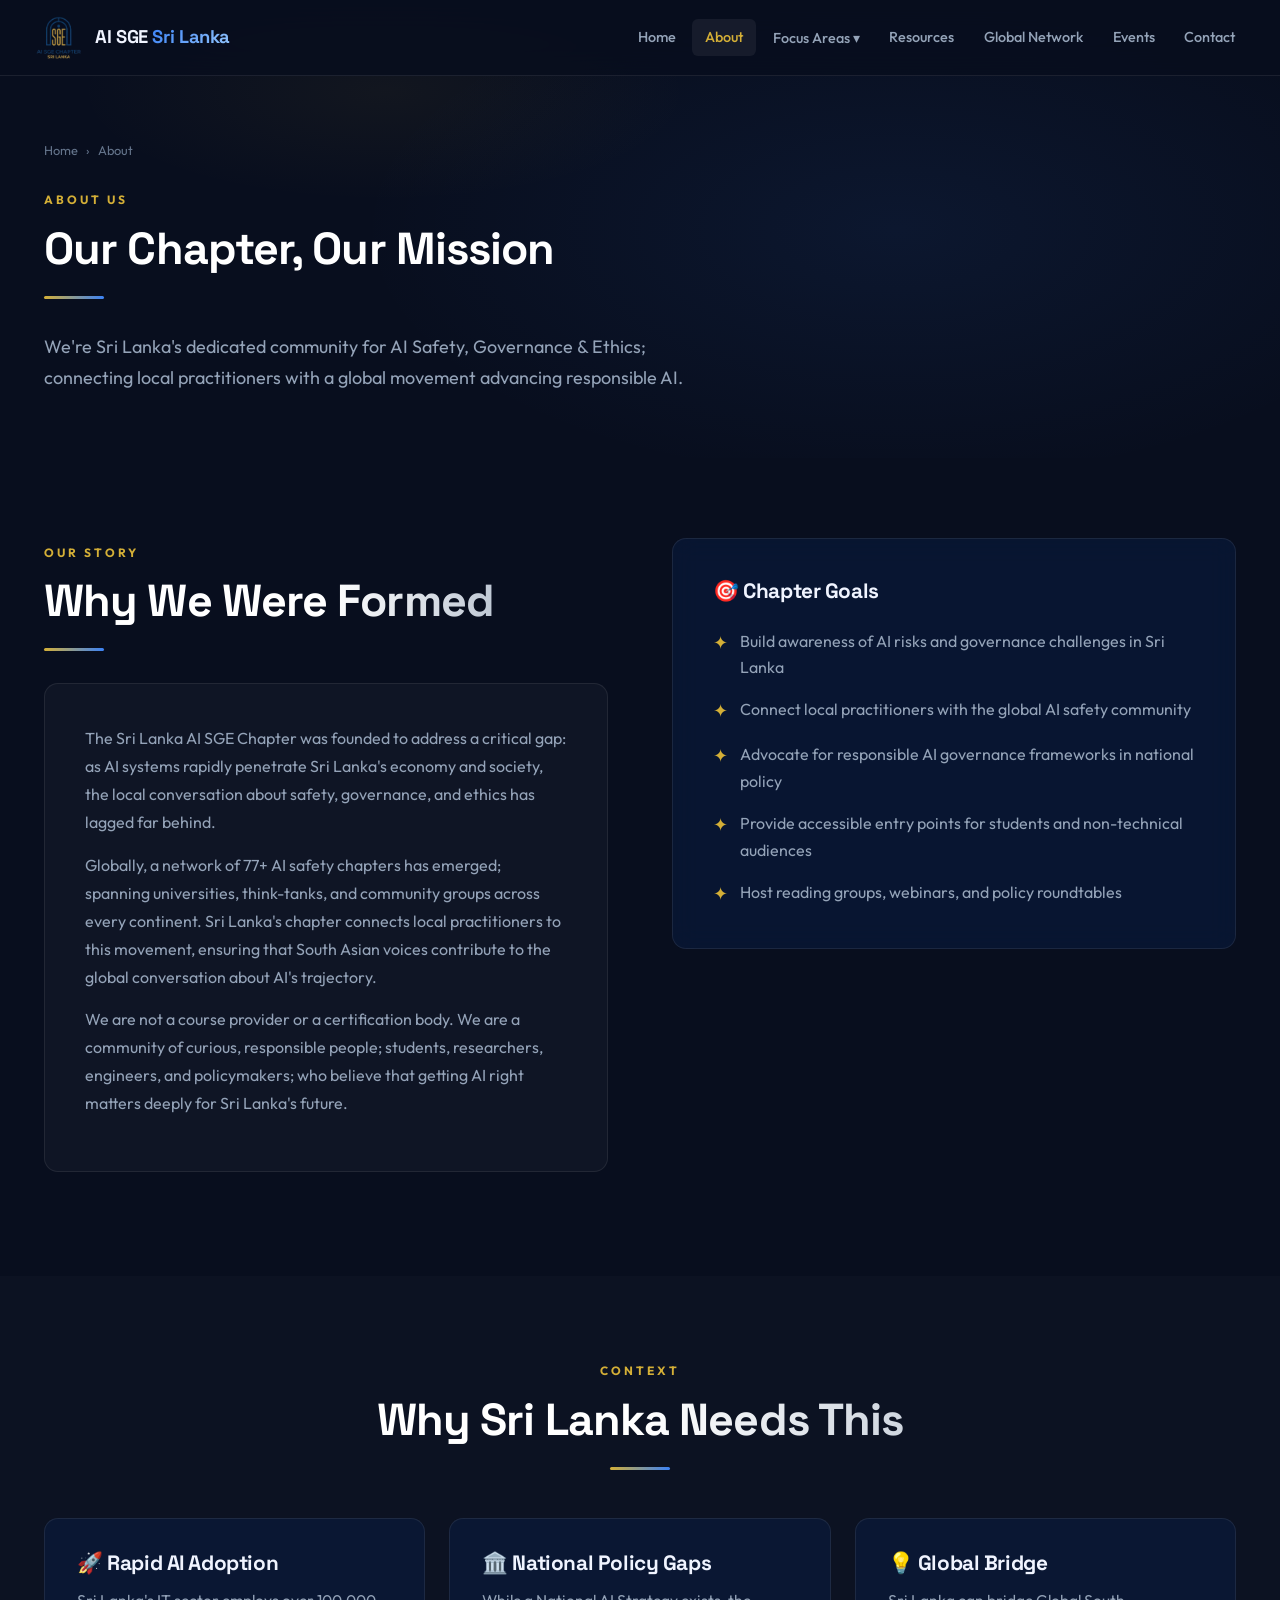
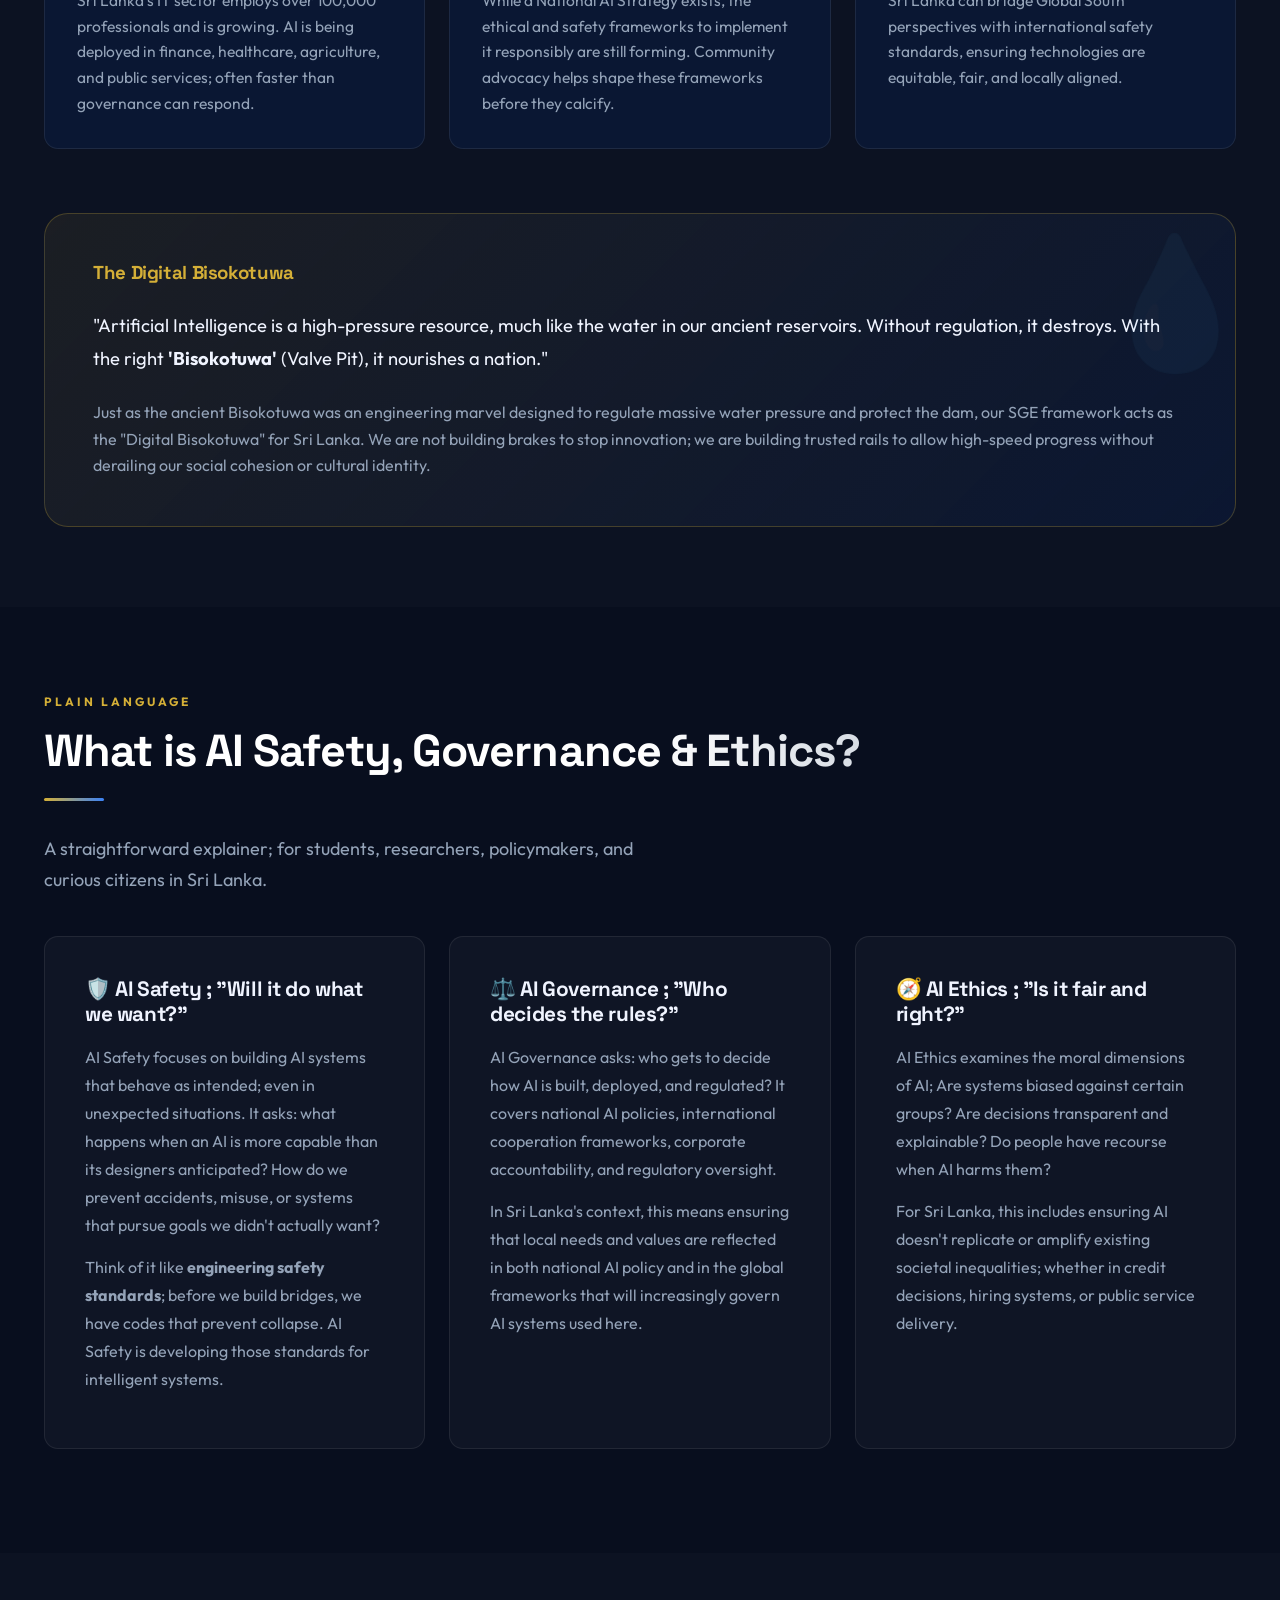
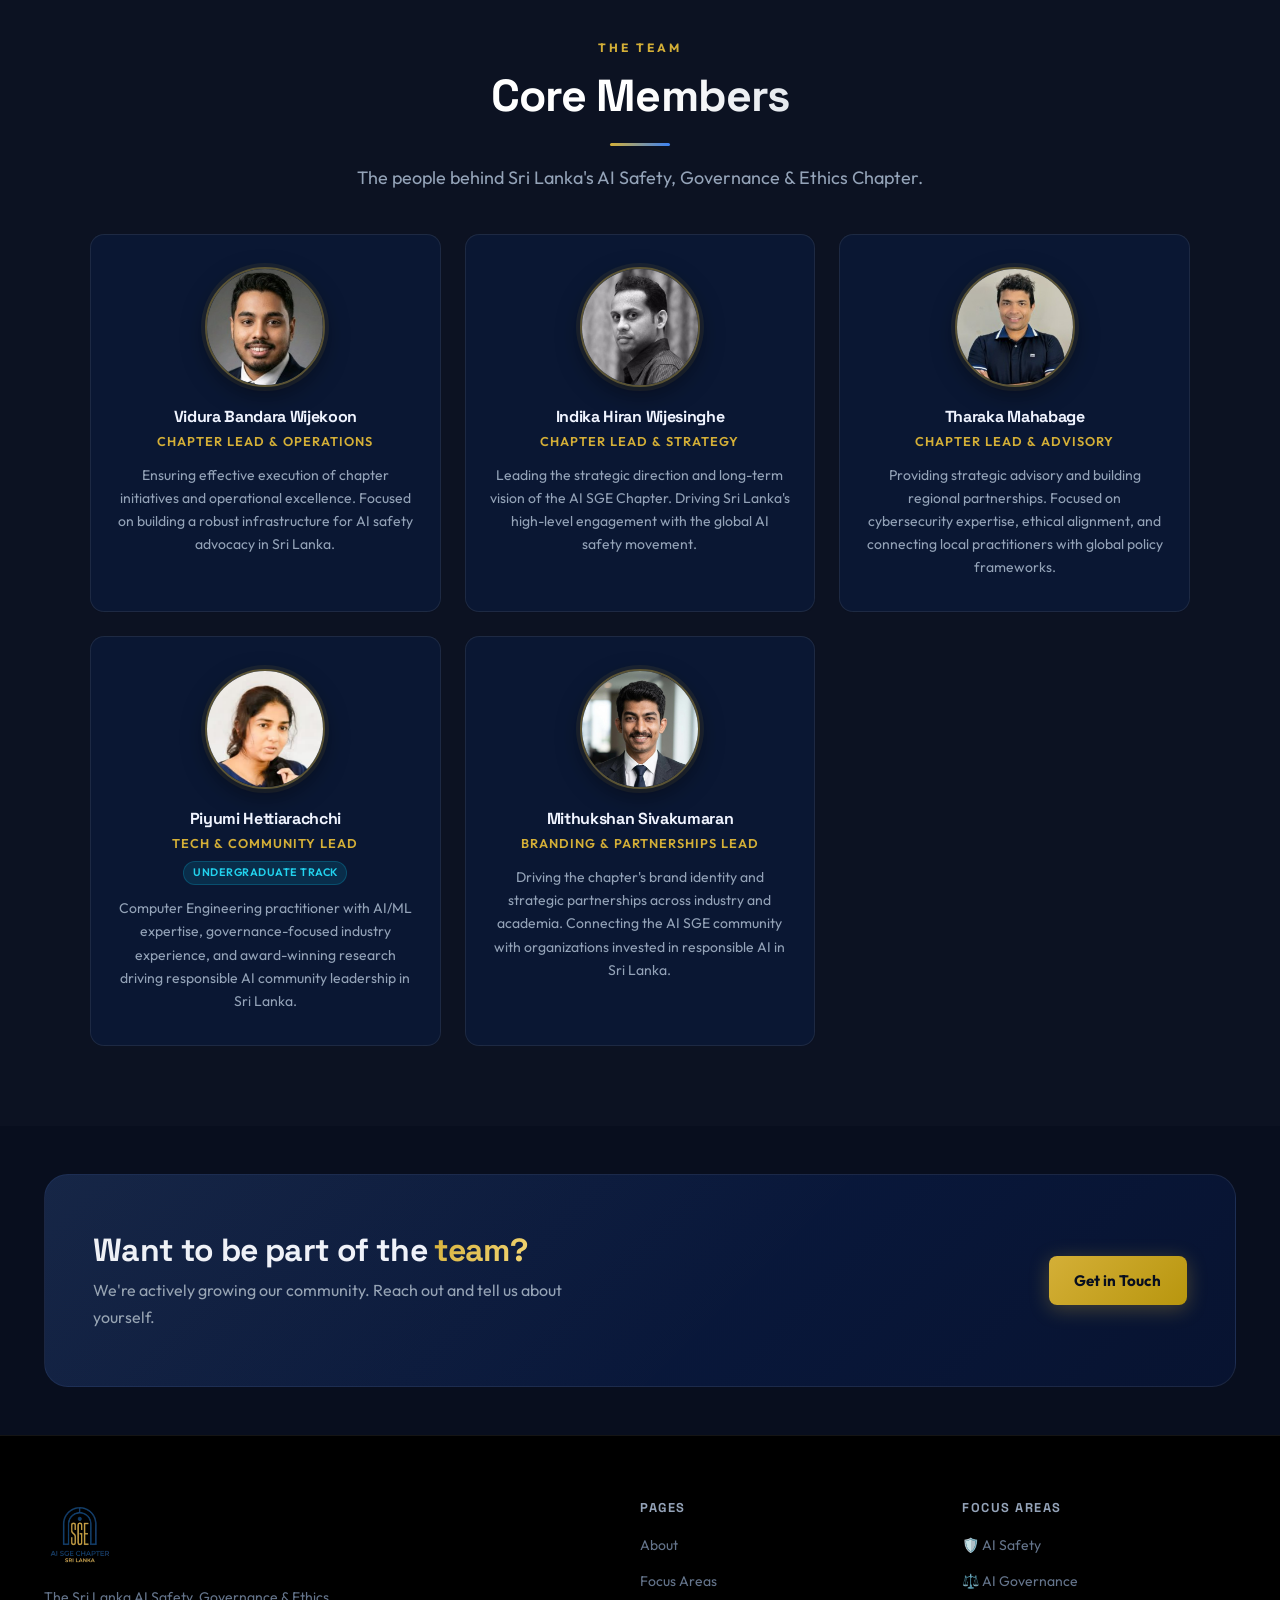
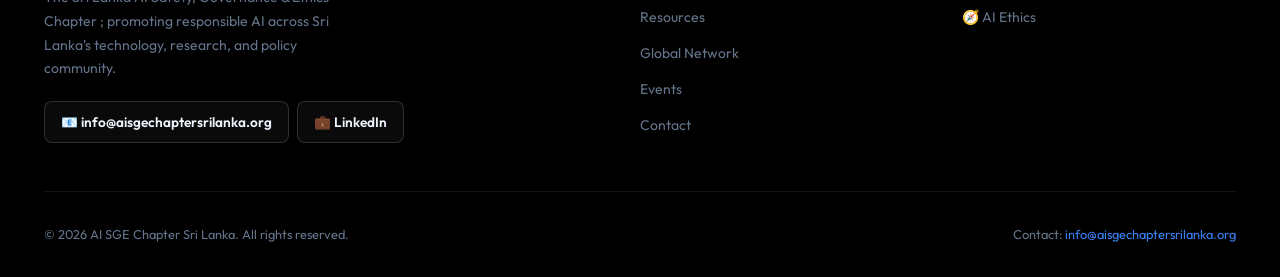
==== commit 98c08371: "Update AI Safety Report link and format dashes to semicolons across all pages" ====
--- a/about.html
+++ b/about.html
@@ -4,9 +4,9 @@
 <head>
     <meta charset="UTF-8">
     <meta name="viewport" content="width=device-width, initial-scale=1.0">
-    <title>About — AI SGE Sri Lanka</title>
+    <title>About ; AI SGE Sri Lanka</title>
     <meta name="description"
-        content="Learn about the Sri Lanka AI Safety, Governance & Ethics Chapter — our story, values, local context, and core team.">
+        content="Learn about the Sri Lanka AI Safety, Governance & Ethics Chapter; our story, values, local context, and core team.">
     <link rel="stylesheet" href="styles.css">
 </head>
 
@@ -62,7 +62,7 @@
             <span class="section-label">About Us</span>
             <h1 class="section-title">Our Chapter, Our Mission</h1>
             <div class="divider"></div>
-            <p class="section-lead">We're Sri Lanka's dedicated community for AI Safety, Governance & Ethics —
+            <p class="section-lead">We're Sri Lanka's dedicated community for AI Safety, Governance & Ethics;
                 connecting local practitioners with a global movement advancing responsible AI.</p>
         </div>
     </section>
@@ -80,12 +80,12 @@
                         <p>The Sri Lanka AI SGE Chapter was founded to address a critical gap: as AI systems rapidly
                             penetrate Sri Lanka's economy and society, the local conversation about safety, governance,
                             and ethics has lagged far behind.</p>
-                        <p>Globally, a network of 77+ AI safety chapters has emerged — spanning universities,
+                        <p>Globally, a network of 77+ AI safety chapters has emerged; spanning universities,
                             think-tanks, and community groups across every continent. Sri Lanka's chapter connects local
                             practitioners to this movement, ensuring that South Asian voices contribute to the global
                             conversation about AI's trajectory.</p>
                         <p>We are not a course provider or a certification body. We are a community of curious,
-                            responsible people — students, researchers, engineers, and policymakers — who believe that
+                            responsible people; students, researchers, engineers, and policymakers; who believe that
                             getting AI right matters deeply for Sri Lanka's future.</p>
                     </div>
                 </div>
@@ -137,8 +137,8 @@
                 <div class="glass-card reveal reveal-delay-1">
                     <h3>🚀 Rapid AI Adoption</h3>
                     <p>Sri Lanka's IT sector employs over 100,000 professionals and is growing. AI is being deployed in
-                        finance, healthcare, agriculture, and public services — often faster than governance can
-                        respond.</p>
+                        finance, healthcare, agriculture, and public services; often faster than governance can
+                            respond.</p>
                 </div>
                 <div class="glass-card reveal reveal-delay-2">
                     <h3>🏛️ National Policy Gaps</h3>
@@ -181,22 +181,22 @@
                 <span class="section-label">Plain Language</span>
                 <h2 class="section-title">What is AI Safety, Governance & Ethics?</h2>
                 <div class="divider"></div>
-                <p class="section-lead">A straightforward explainer — for students, researchers, policymakers, and
+                <p class="section-lead">A straightforward explainer; for students, researchers, policymakers, and
                     curious citizens in Sri Lanka.</p>
             </div>
             <div
                 style="display: grid; grid-template-columns: repeat(auto-fit, minmax(280px, 1fr)); gap: 1.5rem; margin-top: 2.5rem;">
                 <div class="prose-section reveal reveal-delay-1">
-                    <h3>🛡️ AI Safety — "Will it do what we want?"</h3>
-                    <p>AI Safety focuses on building AI systems that behave as intended — even in unexpected situations.
+                    <h3>🛡️ AI Safety ; "Will it do what we want?"</h3>
+                    <p>AI Safety focuses on building AI systems that behave as intended; even in unexpected situations.
                         It asks: what happens when an AI is more capable than its designers anticipated? How do we
                         prevent accidents, misuse, or systems that pursue goals we didn't actually want?</p>
-                    <p>Think of it like <strong>engineering safety standards</strong> — before we build bridges, we have
+                    <p>Think of it like <strong>engineering safety standards</strong>; before we build bridges, we have
                         codes that prevent collapse. AI Safety is developing those standards for intelligent systems.
                     </p>
                 </div>
                 <div class="prose-section reveal reveal-delay-2">
-                    <h3>⚖️ AI Governance — "Who decides the rules?"</h3>
+                    <h3>⚖️ AI Governance ; "Who decides the rules?"</h3>
                     <p>AI Governance asks: who gets to decide how AI is built, deployed, and regulated? It covers
                         national AI policies, international cooperation frameworks, corporate accountability, and
                         regulatory oversight.</p>
@@ -205,11 +205,11 @@
                         here.</p>
                 </div>
                 <div class="prose-section reveal reveal-delay-3">
-                    <h3>🧭 AI Ethics — "Is it fair and right?"</h3>
-                    <p>AI Ethics examines the moral dimensions of AI — Are systems biased against certain groups? Are
+                    <h3>🧭 AI Ethics ; "Is it fair and right?"</h3>
+                    <p>AI Ethics examines the moral dimensions of AI; Are systems biased against certain groups? Are
                         decisions transparent and explainable? Do people have recourse when AI harms them?</p>
                     <p>For Sri Lanka, this includes ensuring AI doesn't replicate or amplify existing societal
-                        inequalities — whether in credit decisions, hiring systems, or public service delivery.</p>
+                        inequalities; whether in credit decisions, hiring systems, or public service delivery.</p>
                 </div>
             </div>
         </div>
@@ -308,7 +308,7 @@
             <div class="footer-grid">
                 <div class="footer-brand">
                     <img src="logo.png" alt="AI SGE Logo" class="footer-logo">
-                    <p>The Sri Lanka AI Safety, Governance & Ethics Chapter — promoting responsible AI across Sri
+                    <p>The Sri Lanka AI Safety, Governance & Ethics Chapter ; promoting responsible AI across Sri
                         Lanka's technology, research, and policy community.</p>
                     <div style="display: flex; gap: 0.5rem; flex-wrap: wrap; margin-top: 0.5rem;">
                         <a href="mailto:info@aisgechaptersrilanka.org" class="btn btn-outline"
